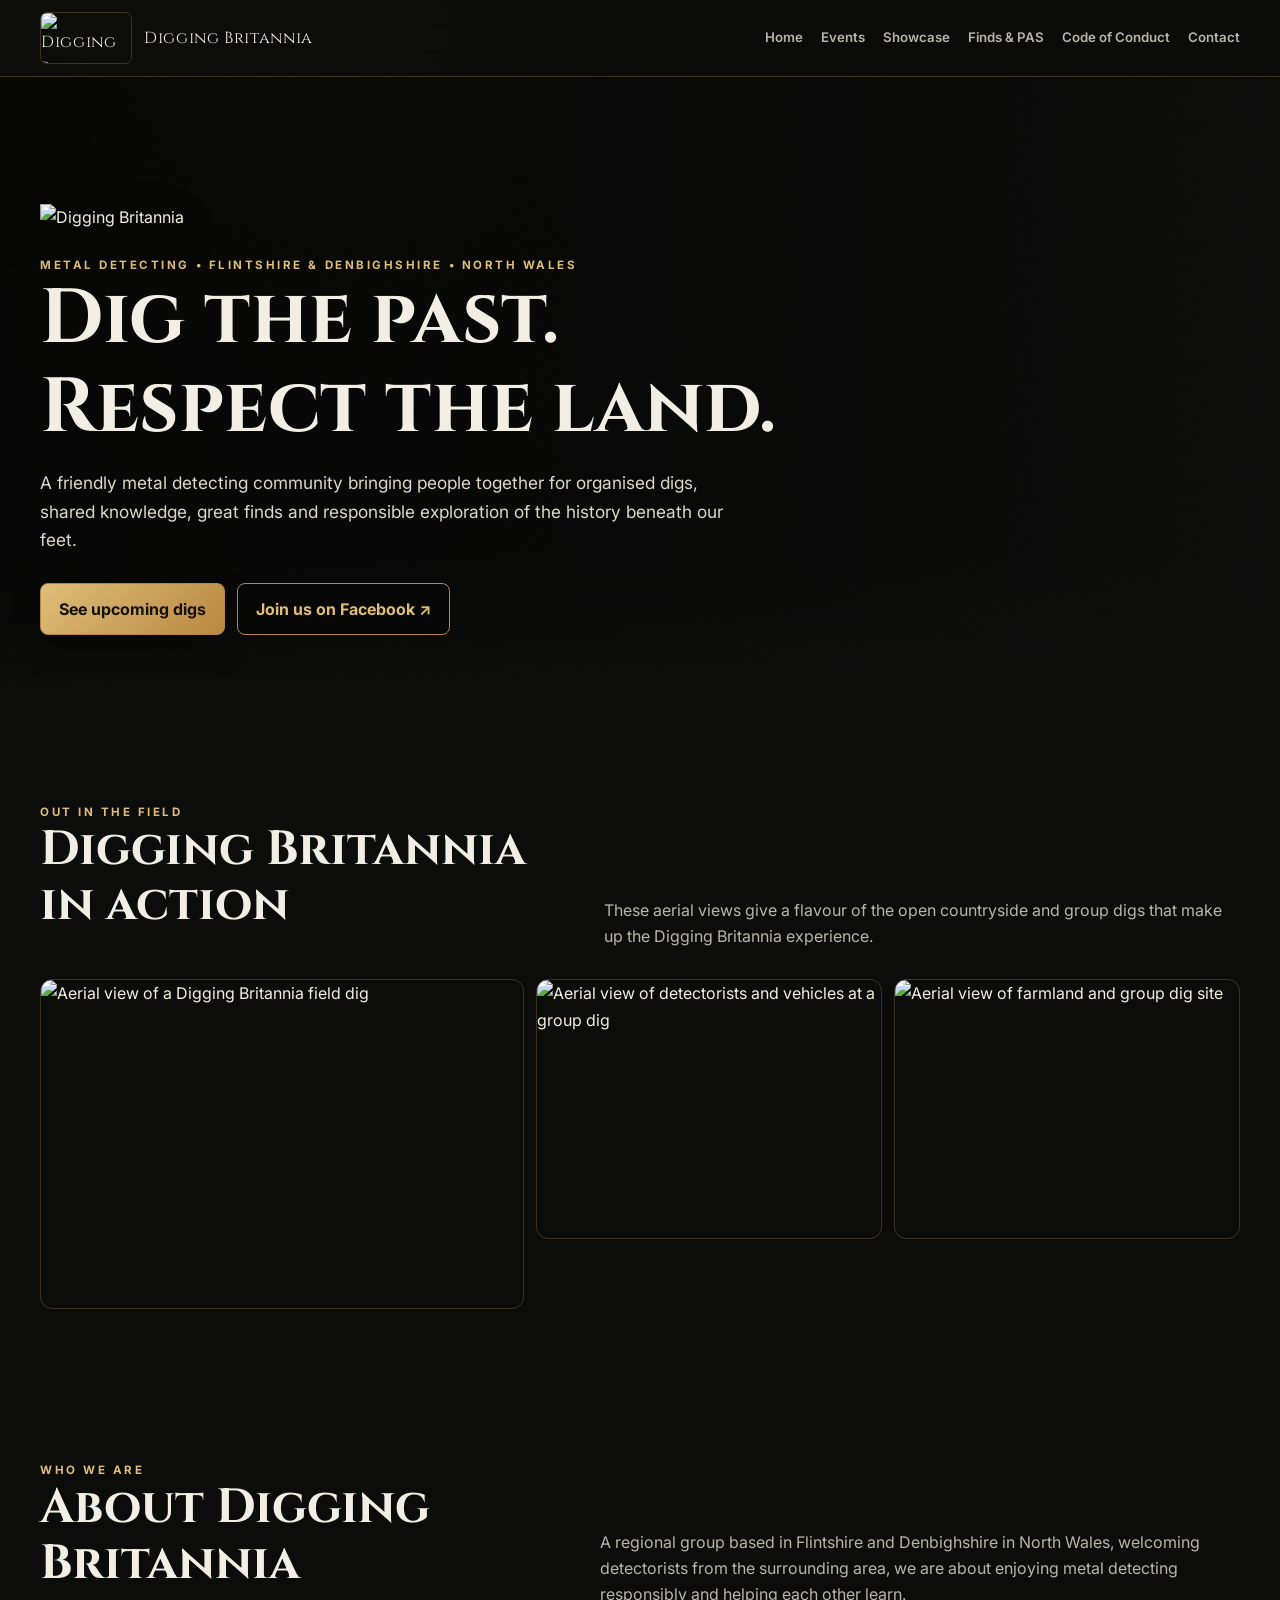
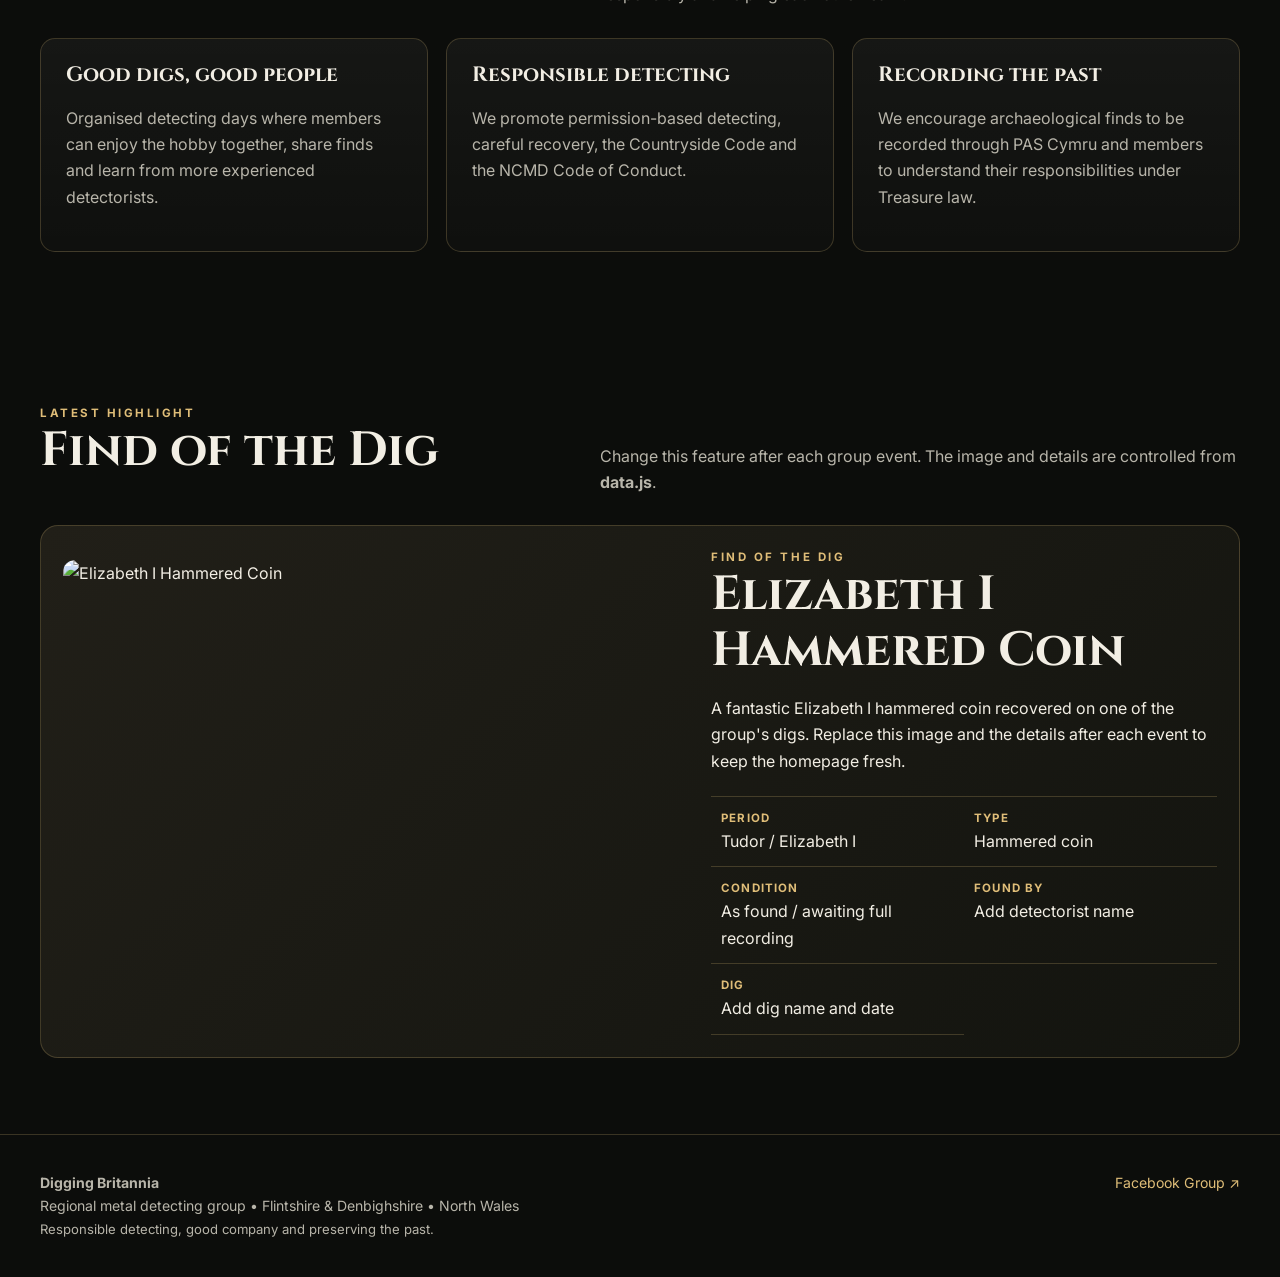
==== index.html @ e22ce74d "Add files via upload" ====
<!doctype html><html lang="en"><head><meta charset="utf-8"><meta name="viewport" content="width=device-width,initial-scale=1">
<title>Home | Digging Britannia</title><link rel="stylesheet" href="styles.css"></head><body><header><div class="container nav">
<a class="brand" href="index.html"><img src="assets/digging-britannia-logo.png" alt="Digging Britannia logo"><span>Digging Britannia</span></a>
<nav>
<a href="index.html">Home</a><a href="events.html">Events</a><a href="showcase.html">Showcase</a><a href="finds.html">Finds & PAS</a><a href="code-of-conduct.html">Code of Conduct</a><a href="contact.html">Contact</a>
</nav></div></header><main><section class="hero"><div class="container">
<img class="logo-hero" src="assets/digging-britannia-logo.png" alt="Digging Britannia">
<div class="eyebrow">Metal detecting • Flintshire & Denbighshire • North Wales</div>
<h1>Dig the past.<br>Respect the land.</h1>
<p>A friendly metal detecting community bringing people together for organised digs, shared knowledge, great finds and responsible exploration of the history beneath our feet.</p>
<div class="actions"><a class="btn" href="events.html">See upcoming digs</a><a class="btn secondary" href="https://www.facebook.com/groups/933958159268600" target="_blank" rel="noopener">Join us on Facebook ↗</a></div>
</div></section>

<section><div class="container"><div class="section-head"><div><div class="eyebrow">Out in the field</div><h2>Digging Britannia in action</h2></div><p>These aerial views give a flavour of the open countryside and group digs that make up the Digging Britannia experience.</p></div>
<div class="photo-strip"><img src="assets/drone-dig-1.png" alt="Aerial view of a Digging Britannia field dig"><img src="assets/drone-dig-2.png" alt="Aerial view of detectorists and vehicles at a group dig"><img src="assets/drone-dig-3.png" alt="Aerial view of farmland and group dig site"></div></div></section>

<section><div class="container"><div class="section-head"><div><div class="eyebrow">Who we are</div><h2>About Digging Britannia</h2></div><p>A regional group based in Flintshire and Denbighshire in North Wales, welcoming detectorists from the surrounding area, we are about enjoying metal detecting responsibly and helping each other learn.</p></div>
<div class="grid"><article class="card"><h3>Good digs, good people</h3><p>Organised detecting days where members can enjoy the hobby together, share finds and learn from more experienced detectorists.</p></article>
<article class="card"><h3>Responsible detecting</h3><p>We promote permission-based detecting, careful recovery, the Countryside Code and the NCMD Code of Conduct.</p></article>
<article class="card"><h3>Recording the past</h3><p>We encourage archaeological finds to be recorded through PAS Cymru and members to understand their responsibilities under Treasure law.</p></article></div></div></section>

<section><div class="container"><div class="section-head"><div><div class="eyebrow">Latest highlight</div><h2>Find of the Dig</h2></div><p>Change this feature after each group event. The image and details are controlled from <strong>data.js</strong>.</p></div>
<div class="featured"><img id="featured-image" src="assets/find-of-the-dig.png" alt=""><div><div class="eyebrow" id="featured-subtitle"></div><h2 id="featured-title"></h2><p id="featured-description"></p><div class="meta" id="featured-meta"></div></div></div></div></section></main><footer><div class="container footer-grid">
<div><strong>Digging Britannia</strong><br>Regional metal detecting group • Flintshire & Denbighshire • North Wales<br><span class="small">Responsible detecting, good company and preserving the past.</span></div>
<div><a href="https://www.facebook.com/groups/933958159268600" target="_blank" rel="noopener">Facebook Group ↗</a></div>
</div></footer><script src="data.js"></script><script src="app.js"></script></body></html>
---- styles.css ----
@import url('https://fonts.googleapis.com/css2?family=Cinzel:wght@600;700&family=Inter:wght@400;500;600;700&display=swap');
:root{--bg:#0c0d0b;--bg2:#141510;--panel:#191b16;--text:#f2eee4;--muted:#b8b5aa;--bronze:#b88842;--gold:#dfbd78;--line:rgba(223,189,120,.22);--max:1200px}
*{box-sizing:border-box}html{scroll-behavior:smooth}
body{margin:0;background:radial-gradient(circle at 10% 0%,rgba(184,136,66,.12),transparent 30rem),var(--bg);color:var(--text);font-family:Inter,system-ui,sans-serif;line-height:1.65}
body:after{content:"";position:fixed;inset:0;pointer-events:none;opacity:.035;background-image:url("data:image/svg+xml,%3Csvg width='120' height='120' xmlns='http://www.w3.org/2000/svg'%3E%3Cfilter id='n'%3E%3CfeTurbulence type='fractalNoise' baseFrequency='.9' numOctaves='2' stitchTiles='stitch'/%3E%3C/filter%3E%3Crect width='100%25' height='100%25' filter='url(%23n)' opacity='.5'/%3E%3C/svg%3E")}
a{color:var(--gold);text-decoration:none}a:hover{text-decoration:underline}.container{width:min(calc(100% - 40px),var(--max));margin:auto}
header{position:sticky;top:0;z-index:50;background:rgba(12,13,11,.90);backdrop-filter:blur(15px);border-bottom:1px solid var(--line)}
.nav{min-height:76px;display:flex;align-items:center;justify-content:space-between;gap:25px}.brand{display:flex;align-items:center;gap:12px;color:var(--text);font-family:Cinzel,serif;font-size:1rem;letter-spacing:.04em}.brand img{height:52px;width:92px;object-fit:cover;object-position:center;border-radius:7px;border:1px solid var(--line)}nav{display:flex;gap:18px;flex-wrap:wrap;justify-content:flex-end}nav a{font-size:.83rem;color:var(--muted);font-weight:600}nav a:hover,nav a.active{color:var(--text);text-decoration:none}
.btn{display:inline-flex;align-items:center;justify-content:center;gap:8px;border:1px solid var(--bronze);padding:12px 18px;border-radius:8px;color:#15120d;background:linear-gradient(135deg,var(--gold),var(--bronze));font-weight:700;box-shadow:0 12px 30px rgba(0,0,0,.25)}.btn:hover{text-decoration:none;filter:brightness(1.08)}.btn.secondary{background:rgba(0,0,0,.25);color:var(--gold);box-shadow:none}
.hero{min-height:650px;display:flex;align-items:end;padding:110px 0 75px;position:relative;overflow:hidden;background:linear-gradient(90deg,rgba(5,6,5,.94) 0%,rgba(5,6,5,.70) 42%,rgba(5,6,5,.15) 100%),url("assets/drone-dig-1.png") center/cover}
.hero:after{content:"";position:absolute;inset:auto 0 0;height:180px;background:linear-gradient(transparent,var(--bg));pointer-events:none}.hero>*{position:relative;z-index:2}
.logo-hero{width:min(430px,80vw);max-height:180px;object-fit:contain;object-position:left center;margin-bottom:26px;filter:drop-shadow(0 15px 25px rgba(0,0,0,.4))}
.eyebrow{text-transform:uppercase;letter-spacing:.22em;color:var(--gold);font-size:.72rem;font-weight:700}h1,h2,h3{font-family:Cinzel,serif;line-height:1.15;margin:0 0 17px}h1{font-size:clamp(2.6rem,6vw,5.2rem);max-width:850px}h2{font-size:clamp(1.8rem,4vw,3rem)}h3{font-size:1.3rem}.hero p{max-width:710px;color:#ddd8ca;font-size:1.08rem}.actions{display:flex;gap:12px;flex-wrap:wrap;margin-top:28px}
section{padding:76px 0}.section-head{display:flex;justify-content:space-between;align-items:end;gap:30px;margin-bottom:30px}.section-head p{max-width:640px;color:var(--muted);margin:0}
.grid{display:grid;grid-template-columns:repeat(3,1fr);gap:18px}.grid.two{grid-template-columns:repeat(2,1fr)}.card{background:linear-gradient(180deg,rgba(255,255,255,.045),rgba(255,255,255,.015));border:1px solid var(--line);border-radius:15px;padding:25px}.card p{color:var(--muted)}
.featured{display:grid;grid-template-columns:1.1fr .9fr;gap:30px;align-items:center;background:linear-gradient(135deg,#211f18,#13140f);border:1px solid var(--line);border-radius:18px;padding:22px}.featured img{width:100%;aspect-ratio:4/3;object-fit:cover;border-radius:12px;display:block}
.meta{display:grid;grid-template-columns:1fr 1fr;border-top:1px solid var(--line);margin-top:22px}.meta div{padding:12px 10px;border-bottom:1px solid var(--line)}.meta strong{display:block;color:var(--gold);font-size:.72rem;text-transform:uppercase;letter-spacing:.1em}
.photo-strip{display:grid;grid-template-columns:1.4fr 1fr 1fr;gap:12px}.photo-strip img{width:100%;height:260px;object-fit:cover;border-radius:12px;border:1px solid var(--line)}.photo-strip img:first-child{height:330px}
.page-hero{padding:72px 0 35px;border-bottom:1px solid var(--line)}.page-hero p{color:var(--muted);max-width:760px}.notice{border-left:3px solid var(--bronze);background:rgba(184,136,66,.08);padding:18px 20px;border-radius:0 10px 10px 0;margin:20px 0}
.list{display:grid;gap:12px;padding:0;list-style:none}.list li{padding:15px 16px;background:rgba(255,255,255,.025);border:1px solid var(--line);border-radius:10px}
.event{display:grid;grid-template-columns:150px 1fr;gap:20px}.event-date{color:var(--gold);font-weight:700;text-transform:uppercase;letter-spacing:.08em}.gallery{display:grid;grid-template-columns:repeat(2,1fr);gap:10px;margin-top:20px}.gallery img{width:100%;aspect-ratio:1.45;object-fit:cover;border-radius:9px;border:1px solid var(--line)}
form{display:grid;gap:14px}label{font-weight:600;font-size:.9rem}input,textarea{width:100%;background:#10110f;color:var(--text);border:1px solid var(--line);border-radius:8px;padding:13px;font:inherit}textarea{min-height:160px;resize:vertical}
footer{border-top:1px solid var(--line);padding:36px 0;color:var(--muted);font-size:.88rem}.footer-grid{display:grid;grid-template-columns:1fr auto;gap:30px}.small{font-size:.82rem;color:var(--muted)}.tag{display:inline-block;padding:5px 9px;border:1px solid var(--line);border-radius:99px;color:var(--gold);font-size:.75rem;margin:0 5px 5px 0}
@media(max-width:850px){nav{display:none}.hero{min-height:590px}.featured,.grid,.grid.two{grid-template-columns:1fr}.photo-strip{grid-template-columns:1fr 1fr}.photo-strip img,.photo-strip img:first-child{height:230px}.event{grid-template-columns:1fr}section{padding:55px 0}}
@media(max-width:520px){.container{width:min(calc(100% - 28px),var(--max))}.brand img{width:76px;height:45px}.meta{grid-template-columns:1fr}.footer-grid{grid-template-columns:1fr}.photo-strip{grid-template-columns:1fr}.photo-strip img,.photo-strip img:first-child{height:240px}}
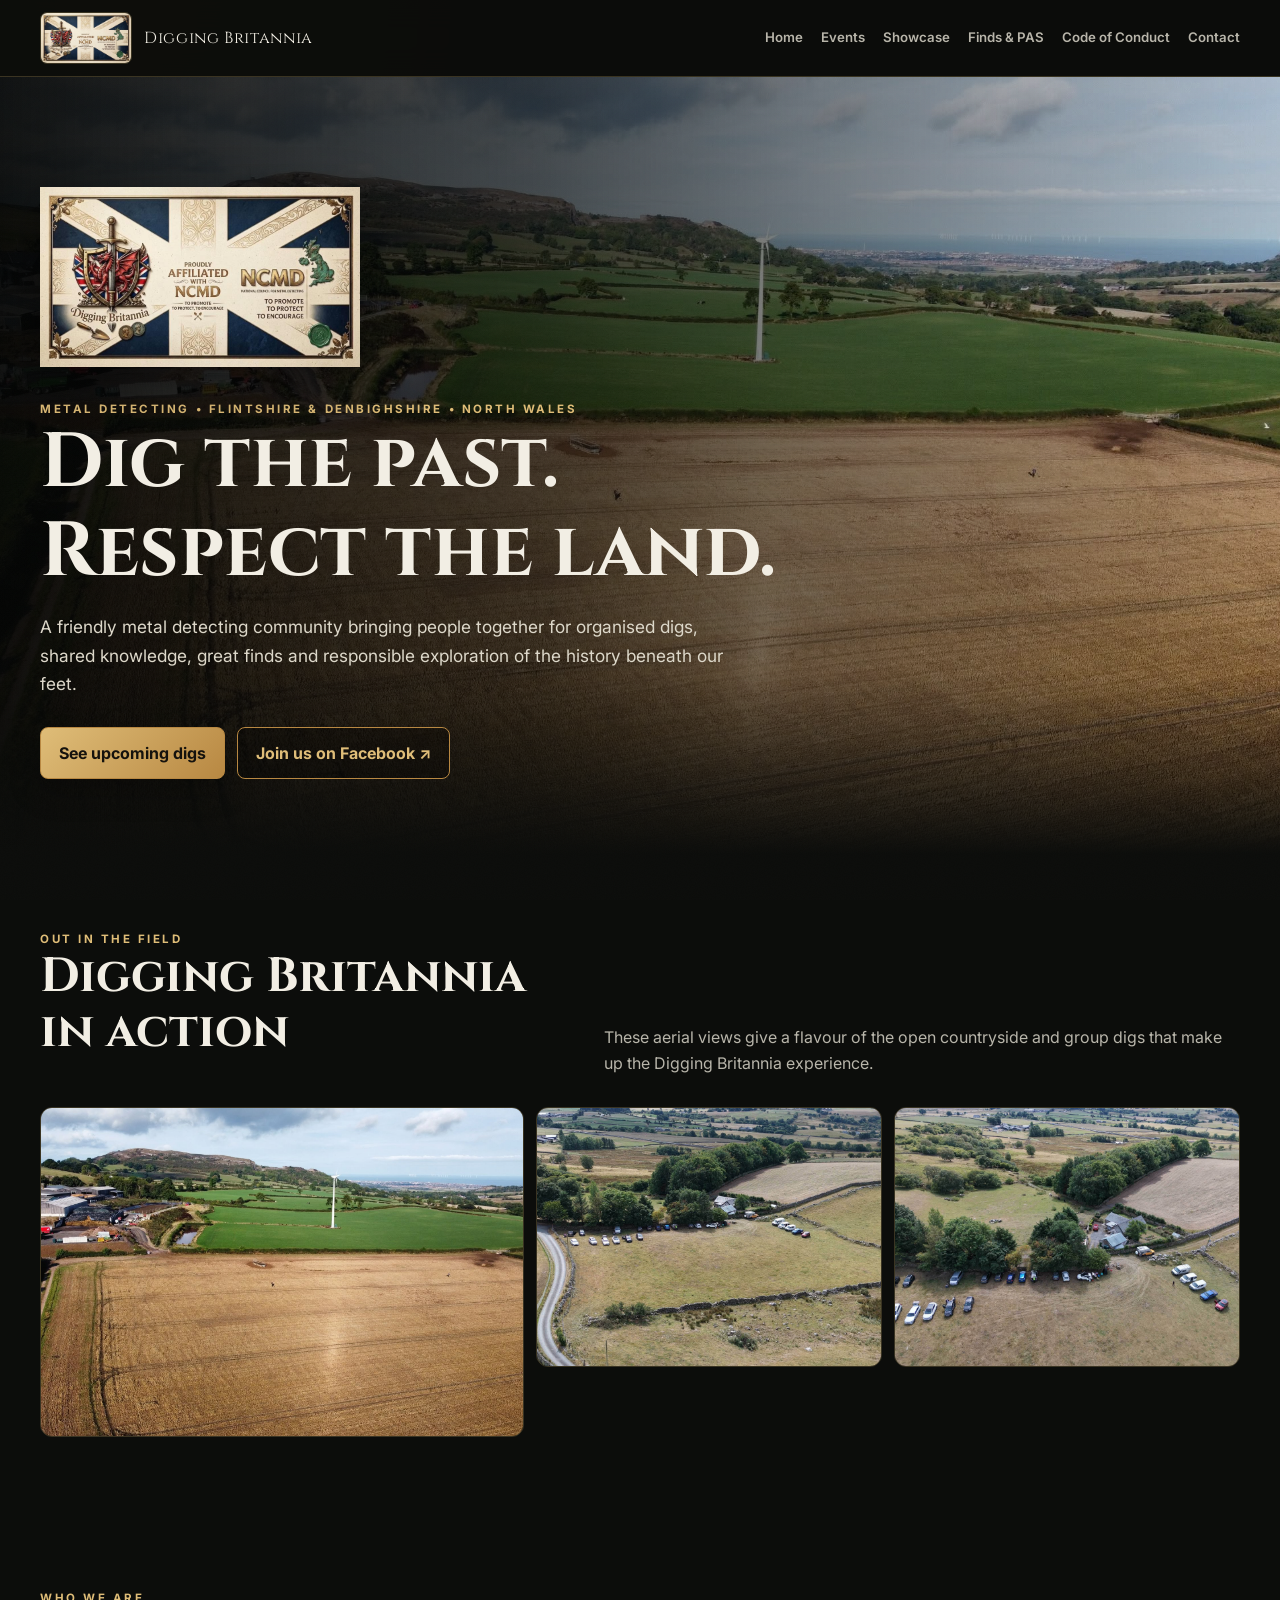
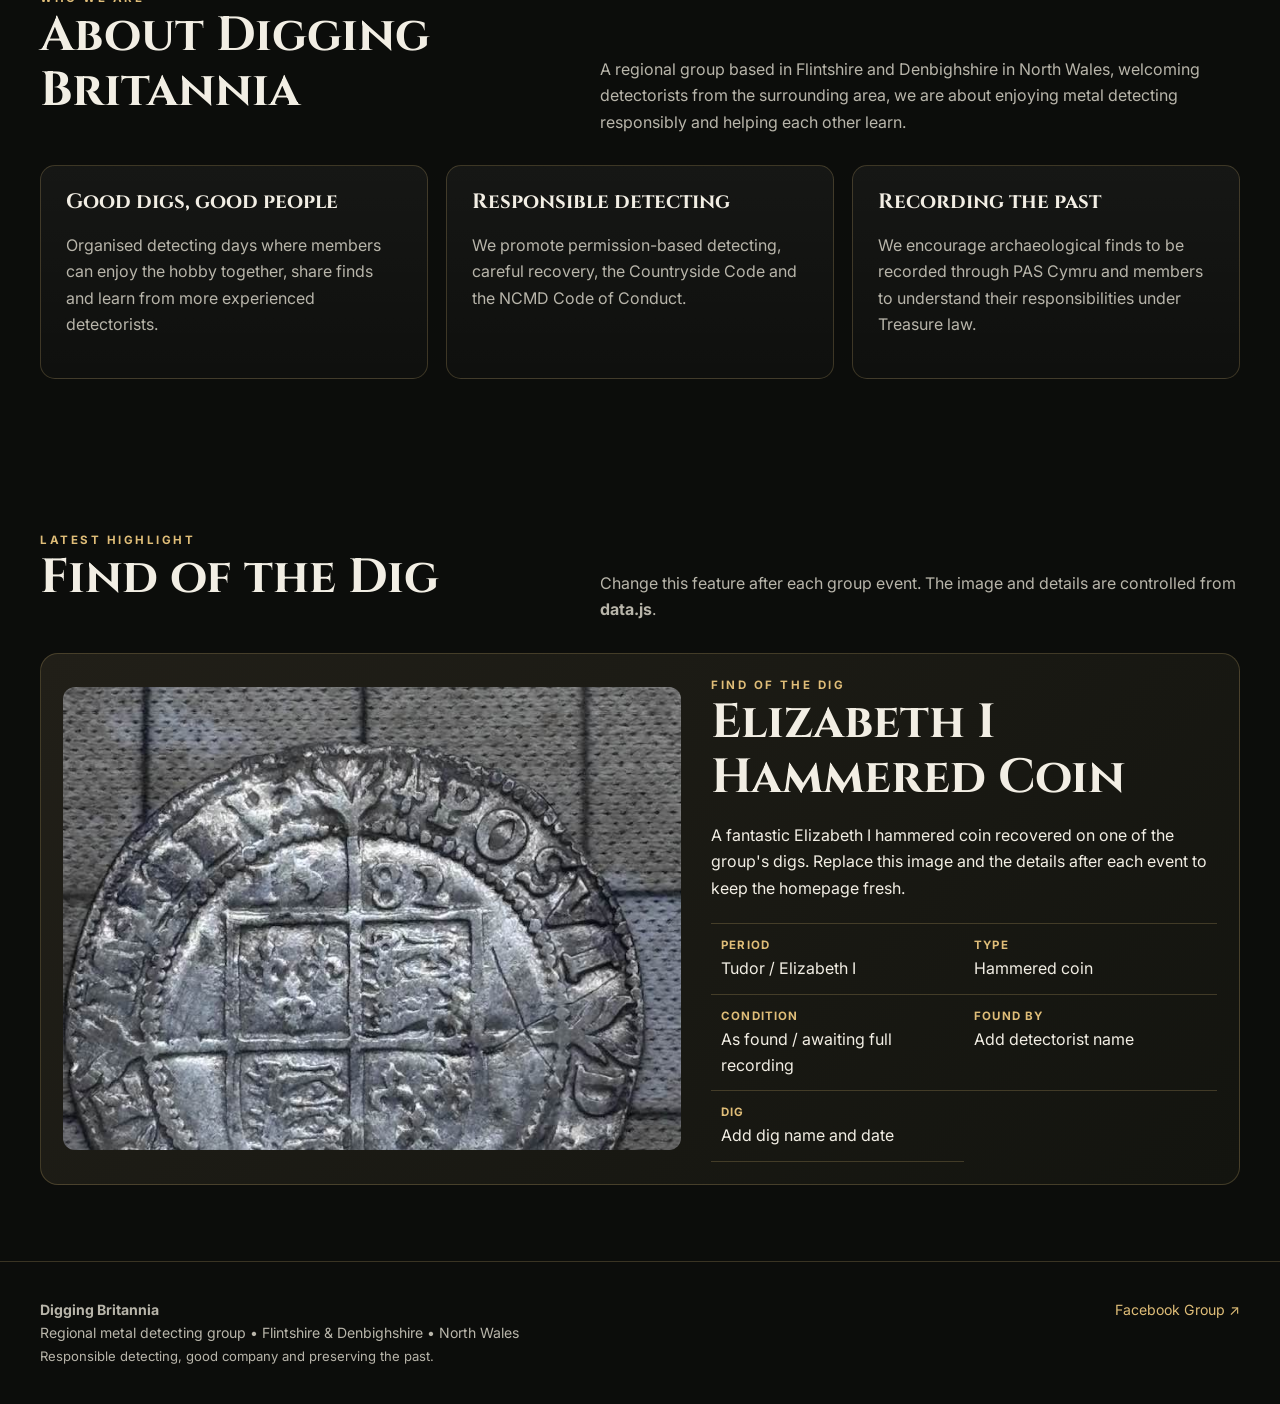
==== commit 1926973b: "Add files via upload" ====
--- a/index.html
+++ b/index.html
@@ -1,7 +1,8 @@
 <!doctype html><html lang="en"><head><meta charset="utf-8"><meta name="viewport" content="width=device-width,initial-scale=1">
 <title>Home | Digging Britannia</title><link rel="stylesheet" href="styles.css"></head><body><header><div class="container nav">
 <a class="brand" href="index.html"><img src="assets/digging-britannia-logo.png" alt="Digging Britannia logo"><span>Digging Britannia</span></a>
-<nav>
+<button class="menu-toggle" type="button" aria-label="Open navigation" aria-expanded="false" aria-controls="site-navigation"><span></span><span></span><span></span></button>
+<nav id="site-navigation">
 <a href="index.html">Home</a><a href="events.html">Events</a><a href="showcase.html">Showcase</a><a href="finds.html">Finds & PAS</a><a href="code-of-conduct.html">Code of Conduct</a><a href="contact.html">Contact</a>
 </nav></div></header><main><section class="hero"><div class="container">
 <img class="logo-hero" src="assets/digging-britannia-logo.png" alt="Digging Britannia">
--- a/styles.css
+++ b/styles.css
@@ -21,5 +21,28 @@
 .event{display:grid;grid-template-columns:150px 1fr;gap:20px}.event-date{color:var(--gold);font-weight:700;text-transform:uppercase;letter-spacing:.08em}.gallery{display:grid;grid-template-columns:repeat(2,1fr);gap:10px;margin-top:20px}.gallery img{width:100%;aspect-ratio:1.45;object-fit:cover;border-radius:9px;border:1px solid var(--line)}
 form{display:grid;gap:14px}label{font-weight:600;font-size:.9rem}input,textarea{width:100%;background:#10110f;color:var(--text);border:1px solid var(--line);border-radius:8px;padding:13px;font:inherit}textarea{min-height:160px;resize:vertical}
 footer{border-top:1px solid var(--line);padding:36px 0;color:var(--muted);font-size:.88rem}.footer-grid{display:grid;grid-template-columns:1fr auto;gap:30px}.small{font-size:.82rem;color:var(--muted)}.tag{display:inline-block;padding:5px 9px;border:1px solid var(--line);border-radius:99px;color:var(--gold);font-size:.75rem;margin:0 5px 5px 0}
-@media(max-width:850px){nav{display:none}.hero{min-height:590px}.featured,.grid,.grid.two{grid-template-columns:1fr}.photo-strip{grid-template-columns:1fr 1fr}.photo-strip img,.photo-strip img:first-child{height:230px}.event{grid-template-columns:1fr}section{padding:55px 0}}
+@media(max-width:850px){.hero{min-height:590px}.featured,.grid,.grid.two{grid-template-columns:1fr}.photo-strip{grid-template-columns:1fr 1fr}.photo-strip img,.photo-strip img:first-child{height:230px}.event{grid-template-columns:1fr}section{padding:55px 0}}
 @media(max-width:520px){.container{width:min(calc(100% - 28px),var(--max))}.brand img{width:76px;height:45px}.meta{grid-template-columns:1fr}.footer-grid{grid-template-columns:1fr}.photo-strip{grid-template-columns:1fr}.photo-strip img,.photo-strip img:first-child{height:240px}}
+
+/* Mobile navigation and improved small-screen spacing */
+.menu-toggle{display:none;border:1px solid var(--line);background:rgba(0,0,0,.28);color:var(--gold);width:46px;height:42px;border-radius:8px;padding:9px;cursor:pointer;align-items:center;justify-content:center;flex-direction:column;gap:5px}
+.menu-toggle span{display:block;width:22px;height:2px;background:var(--gold);border-radius:2px;transition:transform .2s ease,opacity .2s ease}
+@media(max-width:850px){
+  .nav{position:relative;min-height:68px}
+  .menu-toggle{display:flex;margin-left:auto}
+  header nav{display:none;position:absolute;left:0;right:0;top:100%;padding:10px 14px 14px;background:rgba(12,13,11,.98);border:1px solid var(--line);border-top:0;border-radius:0 0 12px 12px;box-shadow:0 18px 35px rgba(0,0,0,.35);flex-direction:column;gap:3px;z-index:60}
+  header nav.open{display:flex}
+  header nav a{padding:11px 10px;border-radius:7px;font-size:.9rem}
+  header nav a:hover,header nav a.active{background:rgba(184,136,66,.10)}
+  .section-head{display:block;margin-bottom:24px}
+  .section-head > div{margin-bottom:13px}
+  .section-head p{max-width:680px;margin:0}
+}
+@media(max-width:520px){
+  .brand{gap:9px;font-size:.9rem}
+  .brand img{width:72px;height:43px}
+  section{padding:48px 0}
+  .section-head{margin-bottom:22px}
+  .section-head h2{margin-bottom:10px}
+  .section-head p{font-size:.94rem;line-height:1.6}
+}
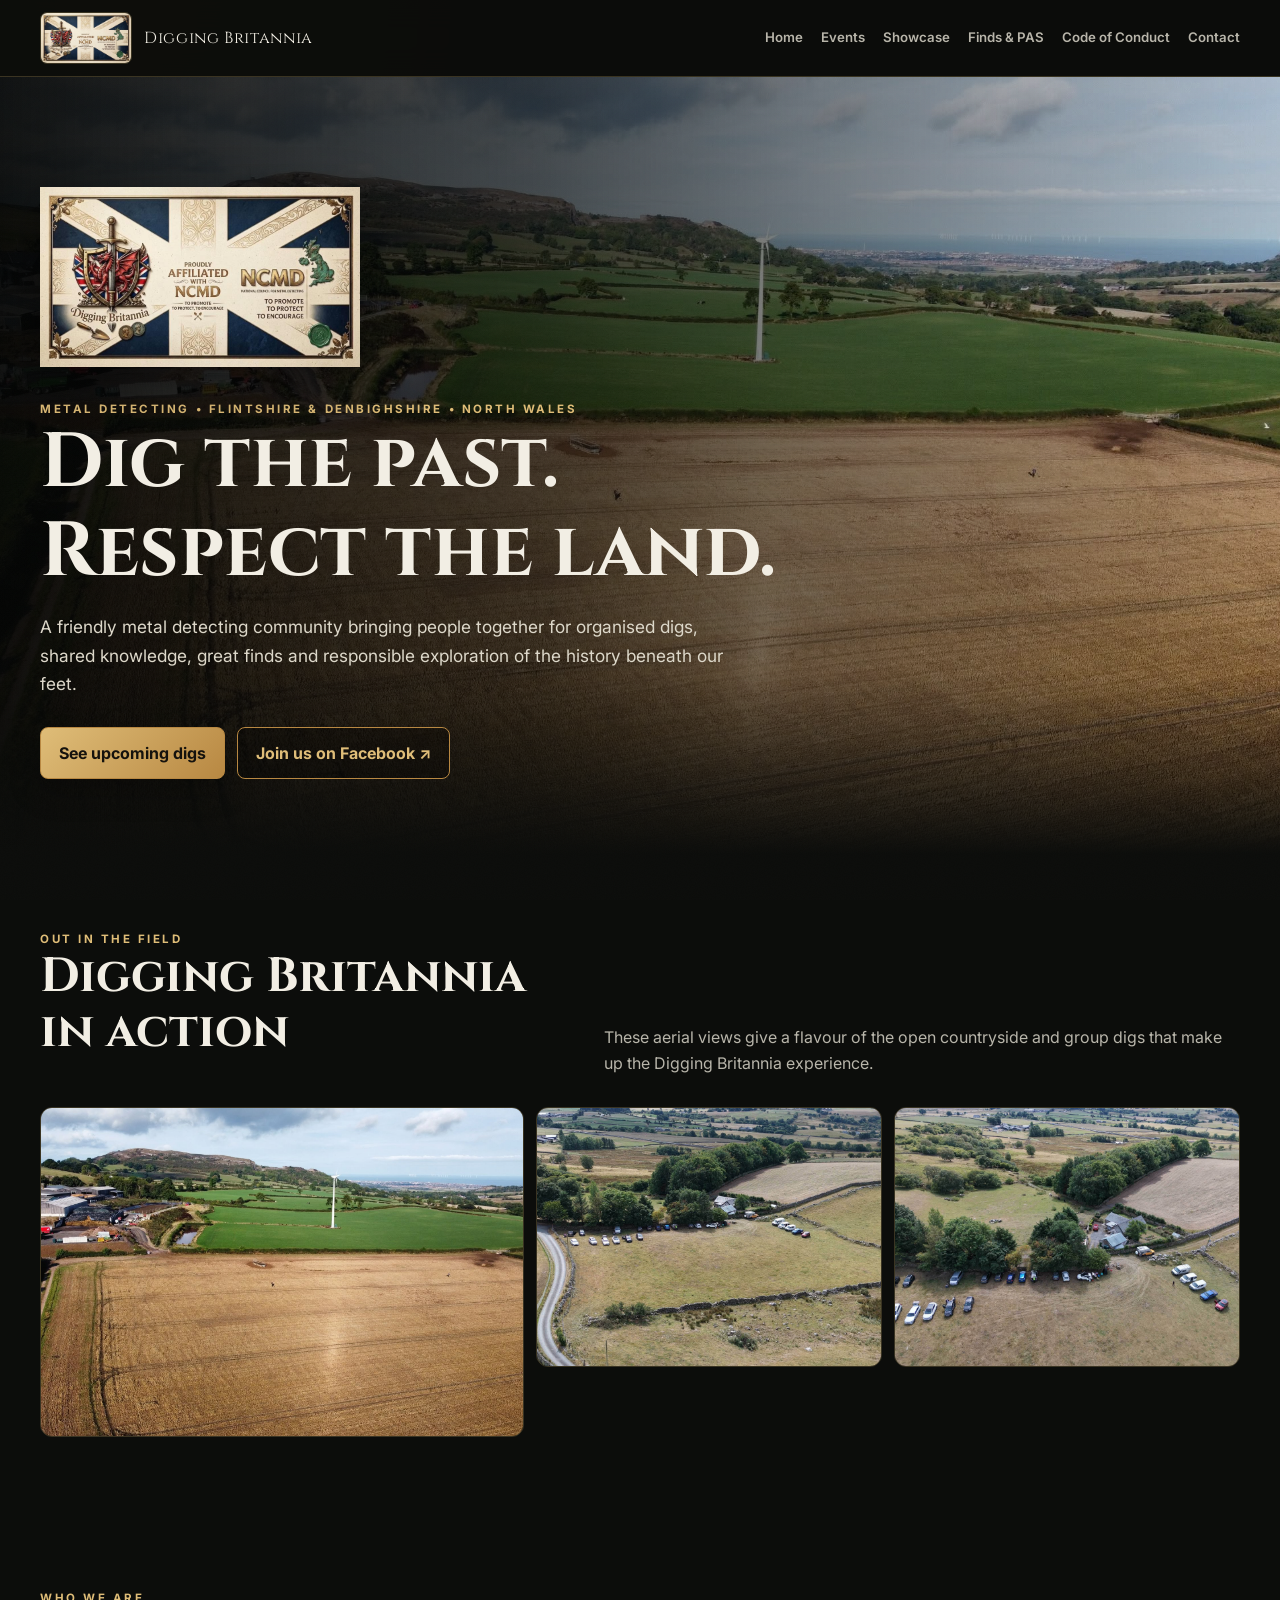
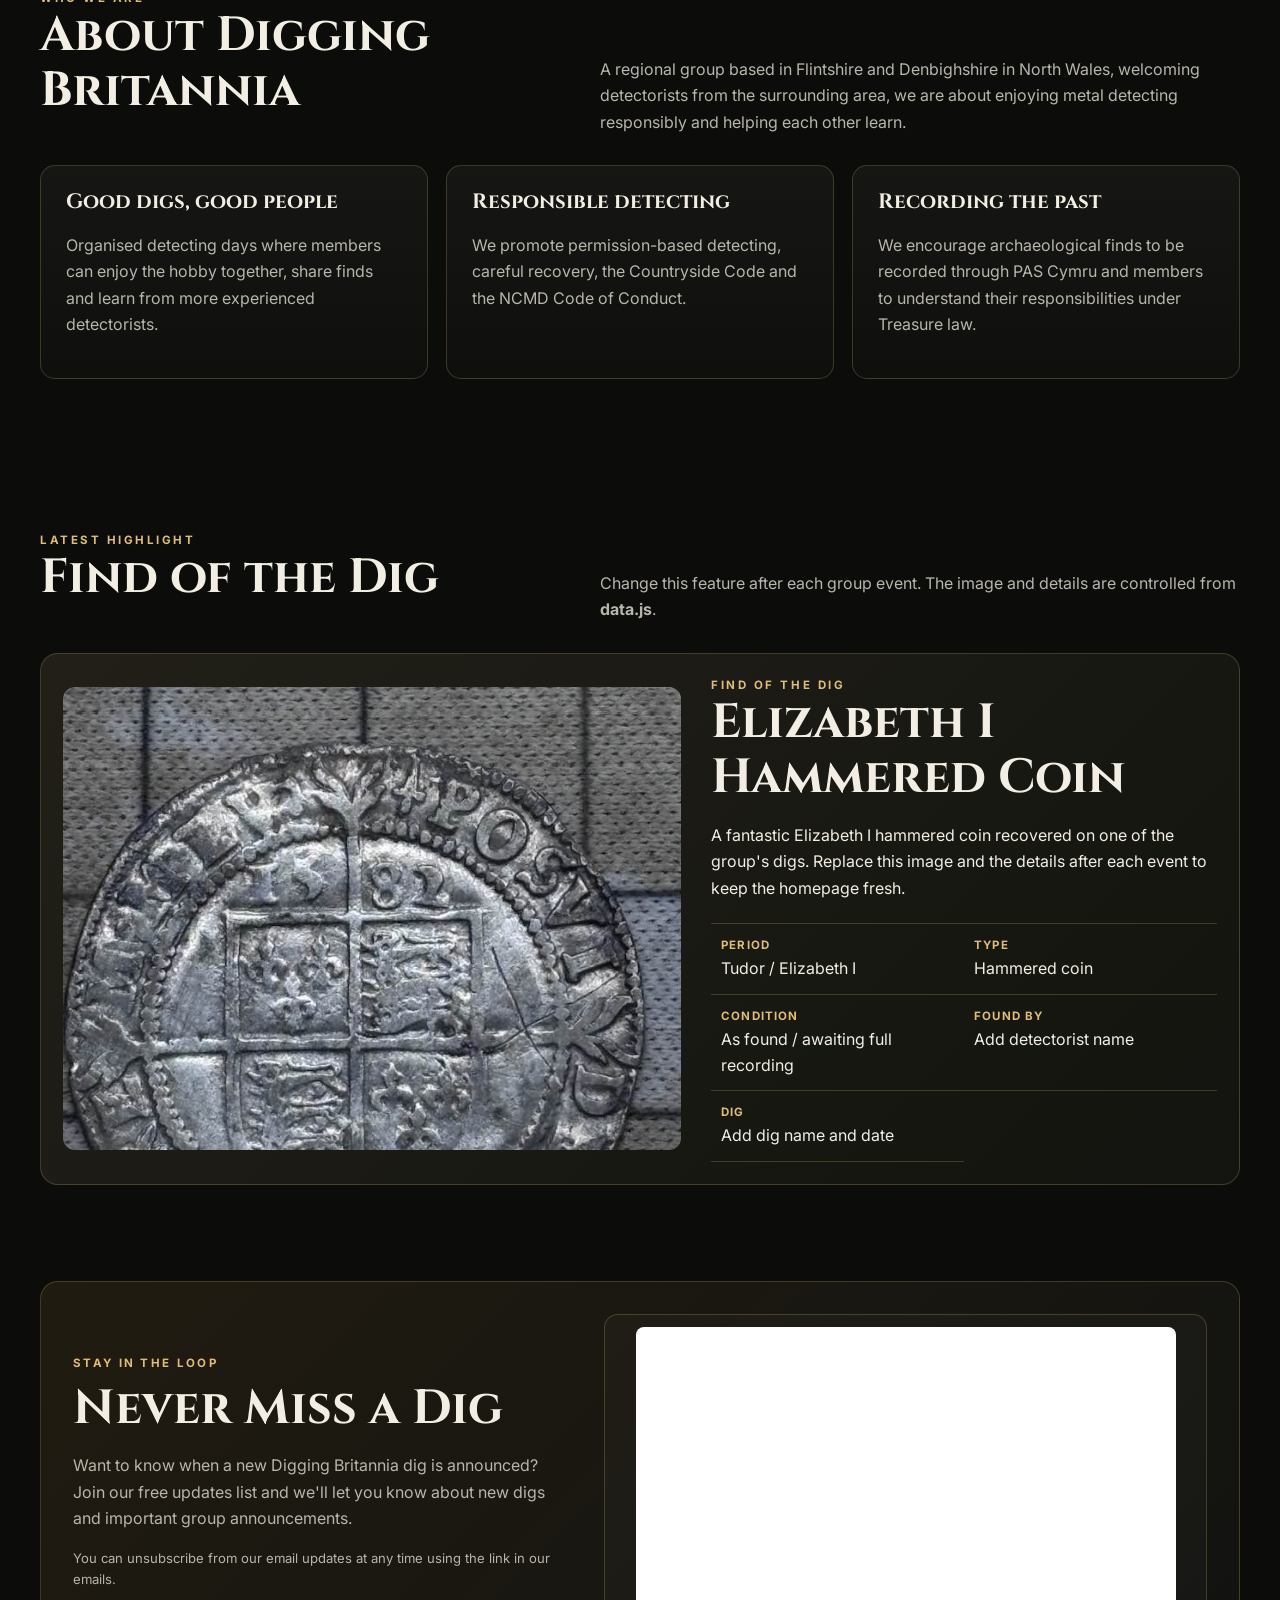
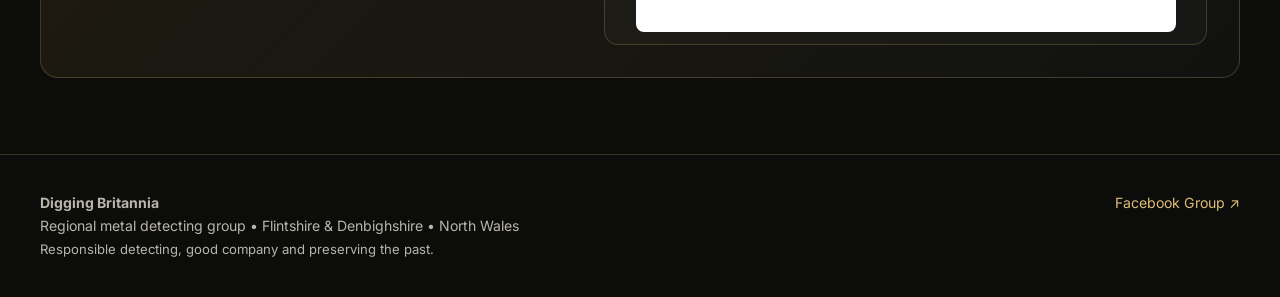
==== commit d30d2d91: "Add files via upload" ====
--- a/index.html
+++ b/index.html
@@ -21,7 +21,10 @@
 <article class="card"><h3>Recording the past</h3><p>We encourage archaeological finds to be recorded through PAS Cymru and members to understand their responsibilities under Treasure law.</p></article></div></div></section>
 
 <section><div class="container"><div class="section-head"><div><div class="eyebrow">Latest highlight</div><h2>Find of the Dig</h2></div><p>Change this feature after each group event. The image and details are controlled from <strong>data.js</strong>.</p></div>
-<div class="featured"><img id="featured-image" src="assets/find-of-the-dig.png" alt=""><div><div class="eyebrow" id="featured-subtitle"></div><h2 id="featured-title"></h2><p id="featured-description"></p><div class="meta" id="featured-meta"></div></div></div></div></section></main><footer><div class="container footer-grid">
+<div class="featured"><img id="featured-image" src="assets/find-of-the-dig.png" alt=""><div><div class="eyebrow" id="featured-subtitle"></div><h2 id="featured-title"></h2><p id="featured-description"></p><div class="meta" id="featured-meta"></div></div></div></div></section>
+
+<section class="signup-section"><div class="container"><div class="signup-card reveal"><div class="signup-copy"><div class="section-kicker">Stay in the loop</div><h2>Never Miss a Dig</h2><p>Want to know when a new Digging Britannia dig is announced? Join our free updates list and we'll let you know about new digs and important group announcements.</p><p class="signup-note">You can unsubscribe from our email updates at any time using the link in our emails.</p></div><div class="brevo-form-wrap"><iframe width="540" height="305" src="https://45d98b5d.sibforms.com/v2/serve/[base64]" frameborder="0" scrolling="auto" allowfullscreen title="Digging Britannia email signup form"></iframe></div></div></div></section>
+</main><footer><div class="container footer-grid">
 <div><strong>Digging Britannia</strong><br>Regional metal detecting group • Flintshire & Denbighshire • North Wales<br><span class="small">Responsible detecting, good company and preserving the past.</span></div>
 <div><a href="https://www.facebook.com/groups/933958159268600" target="_blank" rel="noopener">Facebook Group ↗</a></div>
 </div></footer><script src="data.js"></script><script src="app.js"></script></body></html>
--- a/styles.css
+++ b/styles.css
@@ -46,3 +46,32 @@
   .section-head h2{margin-bottom:10px}
   .section-head p{font-size:.94rem;line-height:1.6}
 }
+
+/* Showcase polish */
+body{opacity:0;transform:translateY(4px);transition:opacity .55s ease,transform .55s ease}
+body.page-ready{opacity:1;transform:none}
+.showcase-hero{min-height:310px;display:flex;align-items:end;padding:78px 0 48px;position:relative;overflow:hidden;background:linear-gradient(90deg,rgba(5,6,5,.92),rgba(5,6,5,.55)),url("assets/drone-dig-1.png") center/cover}
+.showcase-hero:after{content:"";position:absolute;inset:auto 0 0;height:110px;background:linear-gradient(transparent,var(--bg));pointer-events:none}.showcase-hero>*{position:relative;z-index:2}
+.showcase-hero h1{text-transform:uppercase;letter-spacing:.04em;margin-top:7px}.showcase-hero p{margin:0;color:#ddd8ca;max-width:700px}
+.section-kicker{color:var(--gold);font-size:.72rem;text-transform:uppercase;letter-spacing:.2em;font-weight:700;margin-bottom:8px}.top-finds-section{background:linear-gradient(180deg,rgba(184,136,66,.035),transparent 50%)}
+.top-finds-grid{display:grid;grid-template-columns:repeat(5,1fr);gap:16px}
+.top-find-card{overflow:hidden;background:linear-gradient(180deg,rgba(255,255,255,.05),rgba(255,255,255,.015));border:1px solid var(--line);border-radius:13px;transition:transform .25s ease,border-color .25s ease,box-shadow .25s ease}.top-find-card:hover{transform:translateY(-5px);border-color:rgba(223,189,120,.5);box-shadow:0 18px 40px rgba(0,0,0,.25)}
+.top-find-image-wrap{overflow:hidden;background:#0a0b09;aspect-ratio:4/4.5}.top-find-image-wrap img{width:100%;height:100%;object-fit:cover;display:block;transition:transform .45s ease,filter .45s ease}.top-find-card:hover .top-find-image-wrap img{transform:scale(1.045);filter:saturate(1.06)}
+.top-find-content{padding:17px 17px 18px}.top-find-content h3{font-size:1.05rem;margin-bottom:8px}.top-find-content p{font-size:.88rem;line-height:1.55;margin:0 0 15px;color:var(--muted)}.found-by{display:flex;align-items:center;gap:8px;border-top:1px solid var(--line);padding-top:12px;color:var(--muted);font-size:.78rem}.found-by strong{color:var(--text);font-weight:600}.found-icon{font-size:.58rem;color:var(--gold)}
+.group-finds-section{border-top:1px solid rgba(223,189,120,.08)}.group-finds-section .card{height:100%}.did-you-know{position:relative;overflow:hidden;padding:64px 0;background:linear-gradient(90deg,rgba(8,9,7,.95),rgba(8,9,7,.72)),url("assets/drone-dig-2.png") center/cover;border-top:1px solid var(--line);border-bottom:1px solid var(--line)}.did-you-know-inner{display:grid;grid-template-columns:auto 1fr auto;align-items:center;gap:25px}.did-you-know-icon{width:58px;height:58px;border:1px solid var(--gold);border-radius:50%;display:grid;place-items:center;color:var(--gold);font-size:1.5rem}.did-you-know h2{margin-bottom:8px}.did-you-know p{max-width:760px;color:#ddd8ca;margin:0}.history-mark{font-family:Cinzel,serif;color:var(--gold);font-size:1.35rem;line-height:1.25;text-align:right;transform:rotate(-4deg);white-space:nowrap}.history-mark em{font-size:1.05rem}
+.reveal{opacity:0;transform:translateY(20px);transition:opacity .7s ease,transform .7s ease}.reveal.visible{opacity:1;transform:none}.top-finds-grid .reveal:nth-child(2){transition-delay:.06s}.top-finds-grid .reveal:nth-child(3){transition-delay:.12s}.top-finds-grid .reveal:nth-child(4){transition-delay:.18s}.top-finds-grid .reveal:nth-child(5){transition-delay:.24s}
+@media(max-width:1050px){.top-finds-grid{grid-template-columns:repeat(3,1fr)}.top-find-card:last-child{grid-column:2}.did-you-know-inner{grid-template-columns:auto 1fr}.history-mark{grid-column:2;text-align:left;margin-top:4px}}
+@media(max-width:700px){.top-finds-grid{grid-template-columns:1fr 1fr}.top-find-card:last-child{grid-column:auto}.did-you-know-inner{grid-template-columns:1fr}.history-mark{grid-column:auto;text-align:left}.showcase-hero{min-height:300px;padding:65px 0 42px}}
+@media(max-width:520px){.top-finds-grid{grid-template-columns:1fr}.top-find-image-wrap{aspect-ratio:1.15}.top-find-content{padding:16px}.did-you-know{padding:52px 0}.history-mark{font-size:1.15rem}}
+@media(prefers-reduced-motion:reduce){html{scroll-behavior:auto}body{opacity:1;transform:none;transition:none}.reveal{opacity:1;transform:none;transition:none}.top-find-card,.top-find-image-wrap img{transition:none}}
+
+/* Never Miss a Dig signup */
+.signup-section{padding-top:20px}.signup-card{display:grid;grid-template-columns:.9fr 1.1fr;gap:38px;align-items:center;background:linear-gradient(135deg,rgba(184,136,66,.12),rgba(255,255,255,.025));border:1px solid var(--line);border-radius:18px;padding:32px}.signup-copy h2{margin-bottom:10px}.signup-copy p{color:var(--muted);max-width:560px}.signup-note{font-size:.82rem}.signup-form{gap:16px}.signup-fields{display:grid;grid-template-columns:1fr 1fr;gap:14px}.signup-fields>div:first-child{grid-column:1 / -1}.signup-fields label{display:block;margin-bottom:6px}.signup-fields label span{color:var(--muted);font-weight:400;font-size:.82rem}.signup-options{display:grid;gap:10px;padding:14px 0 2px;border-top:1px solid var(--line);border-bottom:1px solid var(--line)}.check{display:flex;align-items:flex-start;gap:10px;color:var(--muted);font-size:.88rem;font-weight:500}.check input{width:auto;margin-top:4px;accent-color:var(--gold)}.signup-form .btn{justify-self:start;border:1px solid var(--bronze);cursor:pointer}.form-disclaimer{margin:0;color:var(--muted);font-size:.72rem;line-height:1.5}.signup-form input:focus{outline:2px solid rgba(223,189,120,.22);outline-offset:1px}
+@media(max-width:850px){.signup-card{grid-template-columns:1fr;gap:25px;padding:26px}.signup-section{padding-top:10px}}
+@media(max-width:520px){.signup-fields{grid-template-columns:1fr}.signup-fields>div:first-child{grid-column:auto}.signup-card{padding:21px}.signup-form .btn{width:100%}}
+@media(prefers-reduced-motion:reduce){.signup-form input:focus{outline:none}}
+
+/* Brevo embedded signup form */
+.brevo-form-wrap{width:100%;min-width:0;display:flex;justify-content:center;align-items:center;background:rgba(255,255,255,.025);border:1px solid var(--line);border-radius:14px;padding:12px;overflow:hidden}
+.brevo-form-wrap iframe{display:block;width:100%;max-width:540px;height:305px;border:0;border-radius:8px;background:#fff}
+@media(max-width:520px){.brevo-form-wrap{padding:6px}.brevo-form-wrap iframe{height:315px}}
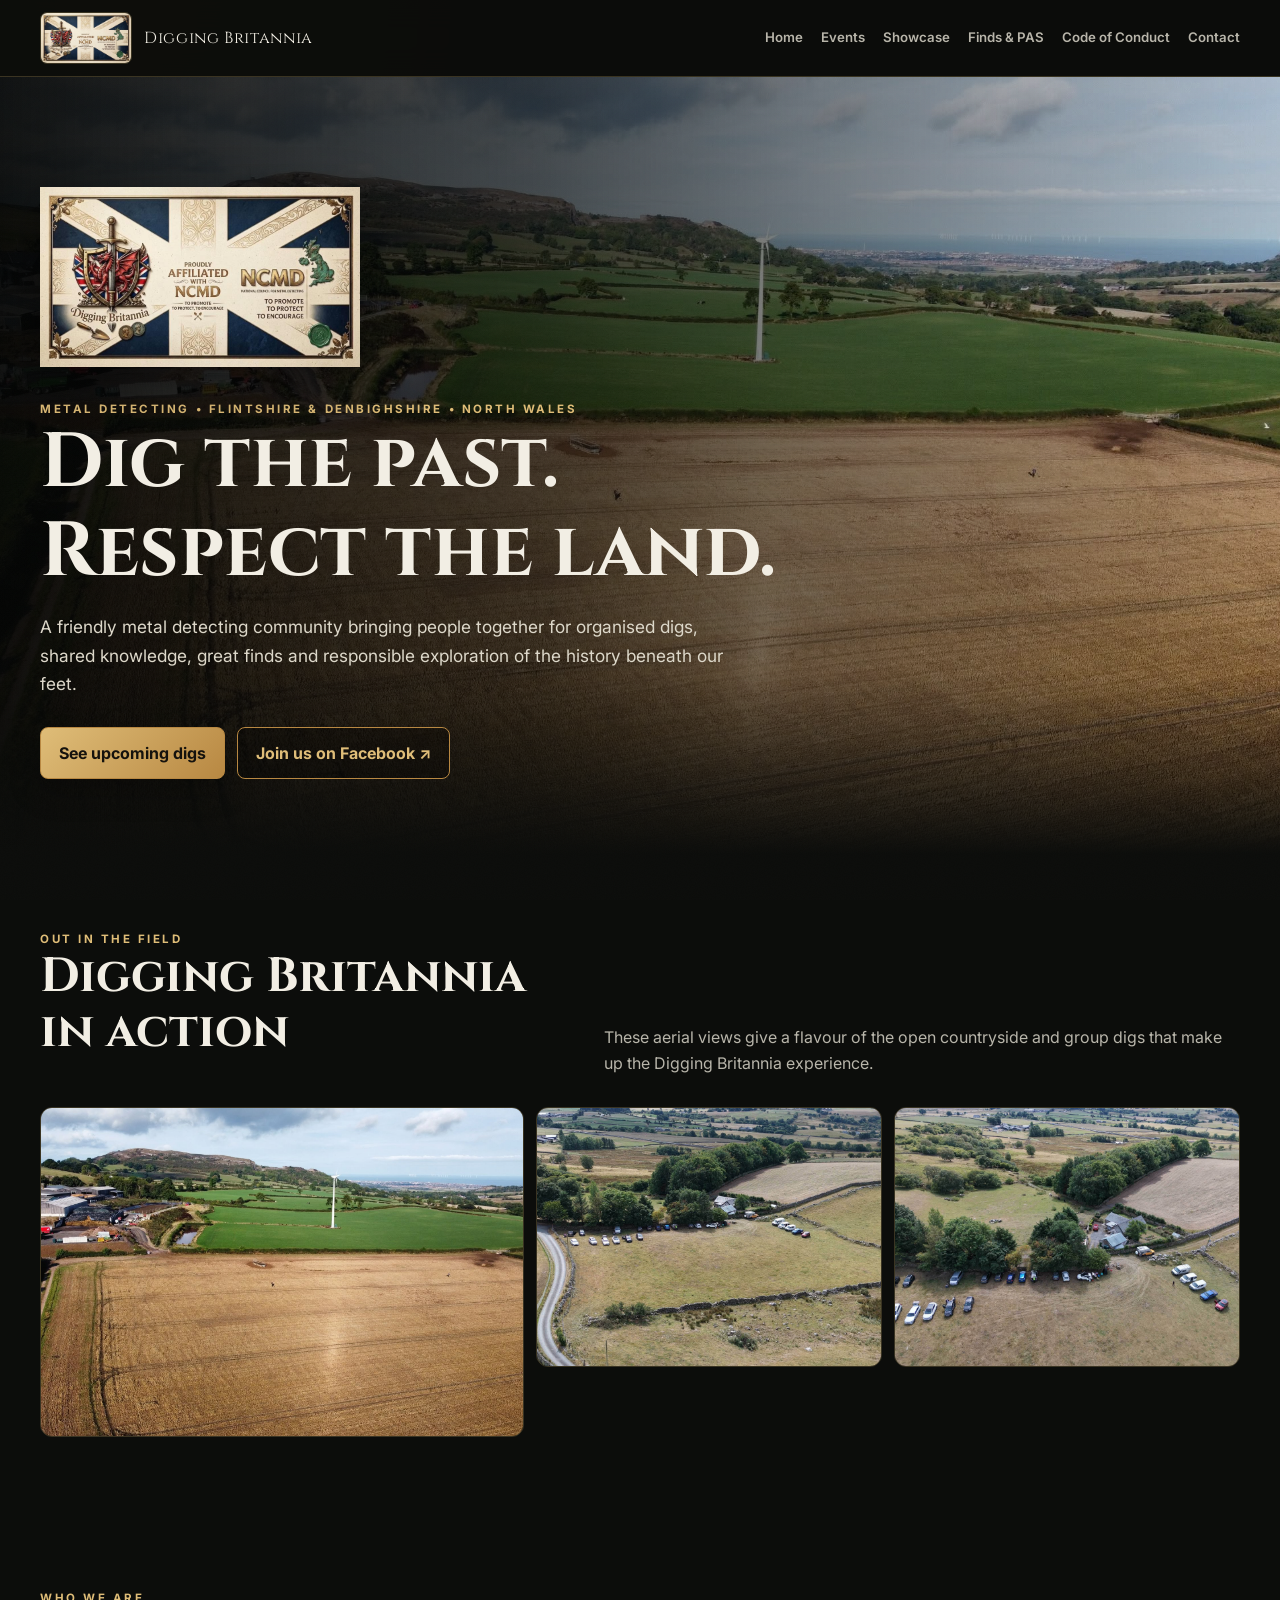
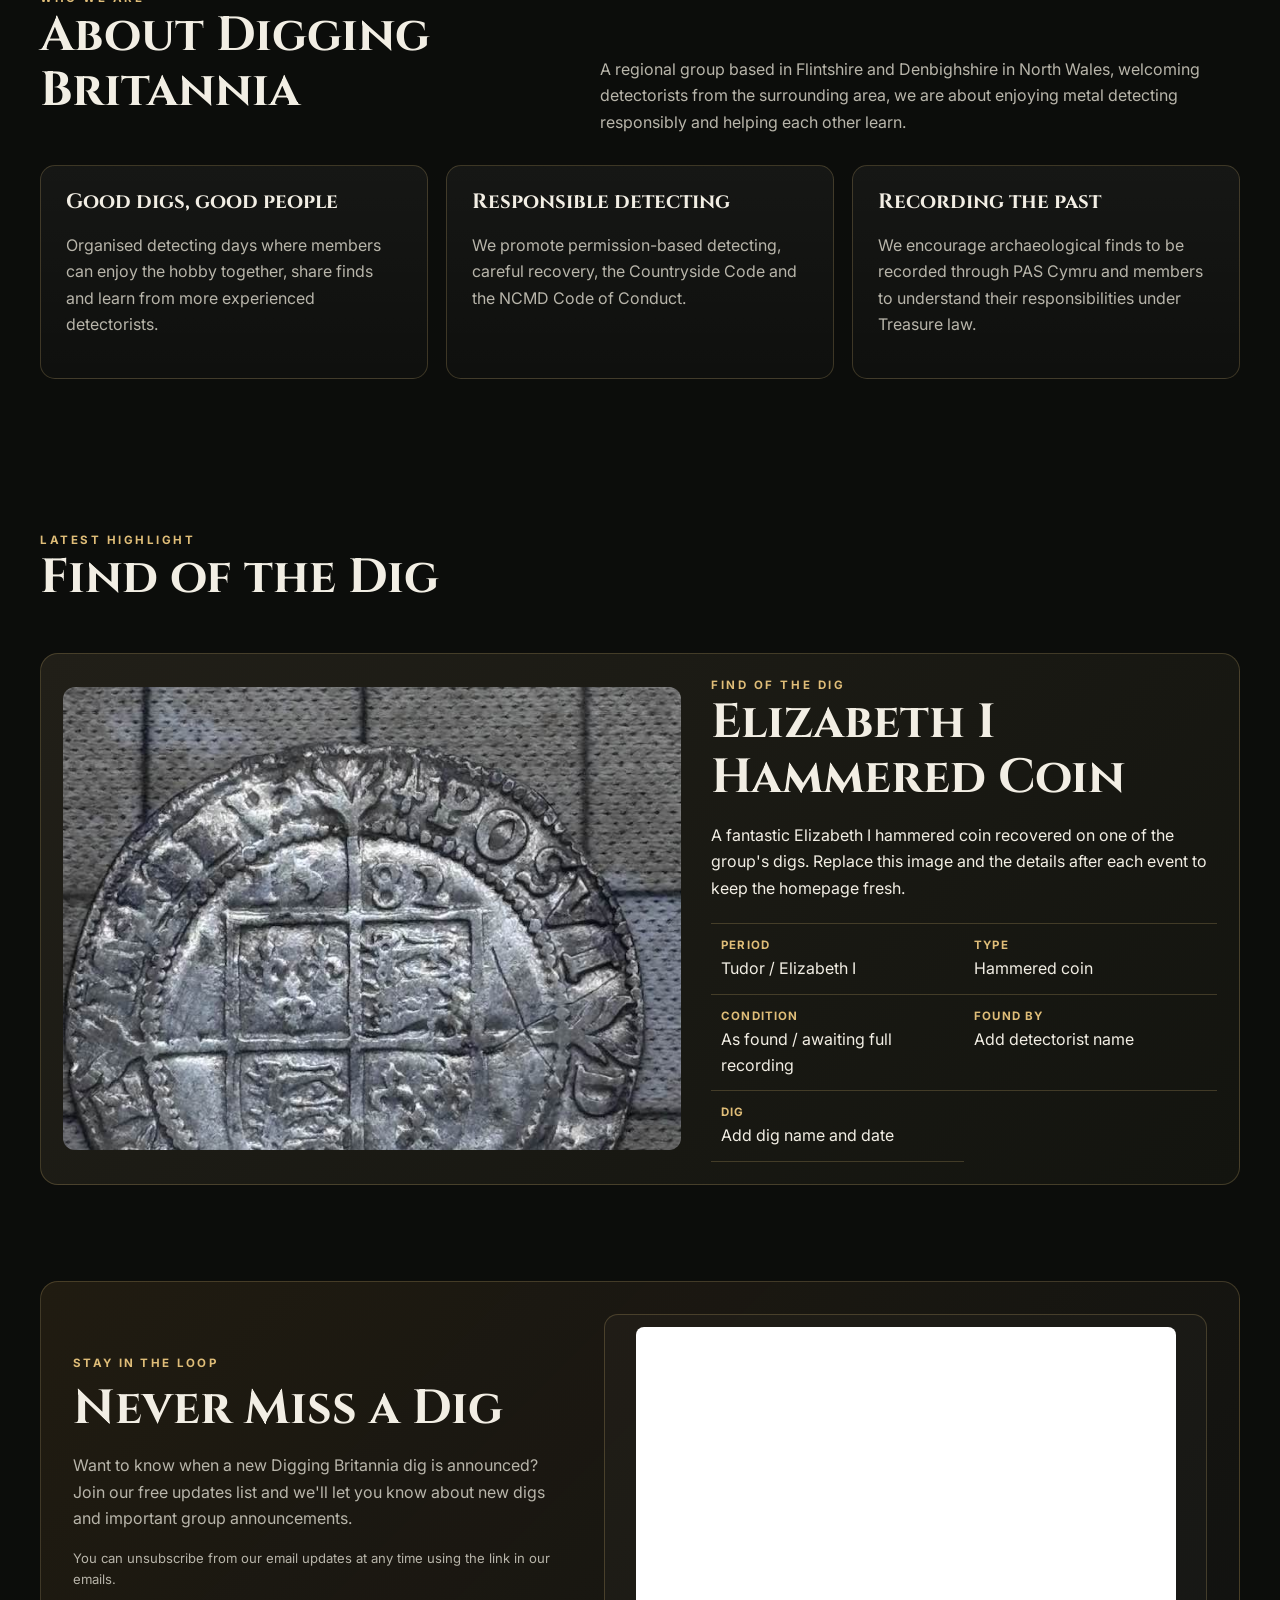
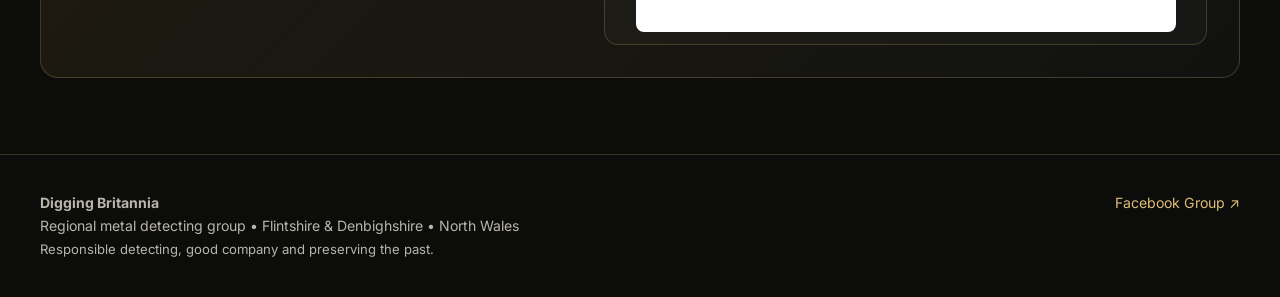
==== commit 4c08d535: "Update index.html" ====
--- a/index.html
+++ b/index.html
@@ -20,11 +20,11 @@
 <article class="card"><h3>Responsible detecting</h3><p>We promote permission-based detecting, careful recovery, the Countryside Code and the NCMD Code of Conduct.</p></article>
 <article class="card"><h3>Recording the past</h3><p>We encourage archaeological finds to be recorded through PAS Cymru and members to understand their responsibilities under Treasure law.</p></article></div></div></section>
 
-<section><div class="container"><div class="section-head"><div><div class="eyebrow">Latest highlight</div><h2>Find of the Dig</h2></div><p>Change this feature after each group event. The image and details are controlled from <strong>data.js</strong>.</p></div>
+<section><div class="container"><div class="section-head"><div><div class="eyebrow">Latest highlight</div><h2>Find of the Dig</h2></div></div>
 <div class="featured"><img id="featured-image" src="assets/find-of-the-dig.png" alt=""><div><div class="eyebrow" id="featured-subtitle"></div><h2 id="featured-title"></h2><p id="featured-description"></p><div class="meta" id="featured-meta"></div></div></div></div></section>
 
 <section class="signup-section"><div class="container"><div class="signup-card reveal"><div class="signup-copy"><div class="section-kicker">Stay in the loop</div><h2>Never Miss a Dig</h2><p>Want to know when a new Digging Britannia dig is announced? Join our free updates list and we'll let you know about new digs and important group announcements.</p><p class="signup-note">You can unsubscribe from our email updates at any time using the link in our emails.</p></div><div class="brevo-form-wrap"><iframe width="540" height="305" src="https://45d98b5d.sibforms.com/v2/serve/[base64]" frameborder="0" scrolling="auto" allowfullscreen title="Digging Britannia email signup form"></iframe></div></div></div></section>
 </main><footer><div class="container footer-grid">
 <div><strong>Digging Britannia</strong><br>Regional metal detecting group • Flintshire & Denbighshire • North Wales<br><span class="small">Responsible detecting, good company and preserving the past.</span></div>
 <div><a href="https://www.facebook.com/groups/933958159268600" target="_blank" rel="noopener">Facebook Group ↗</a></div>
-</div></footer><script src="data.js"></script><script src="app.js"></script></body></html>+</div></footer><script src="data.js"></script><script src="app.js"></script></body></html>
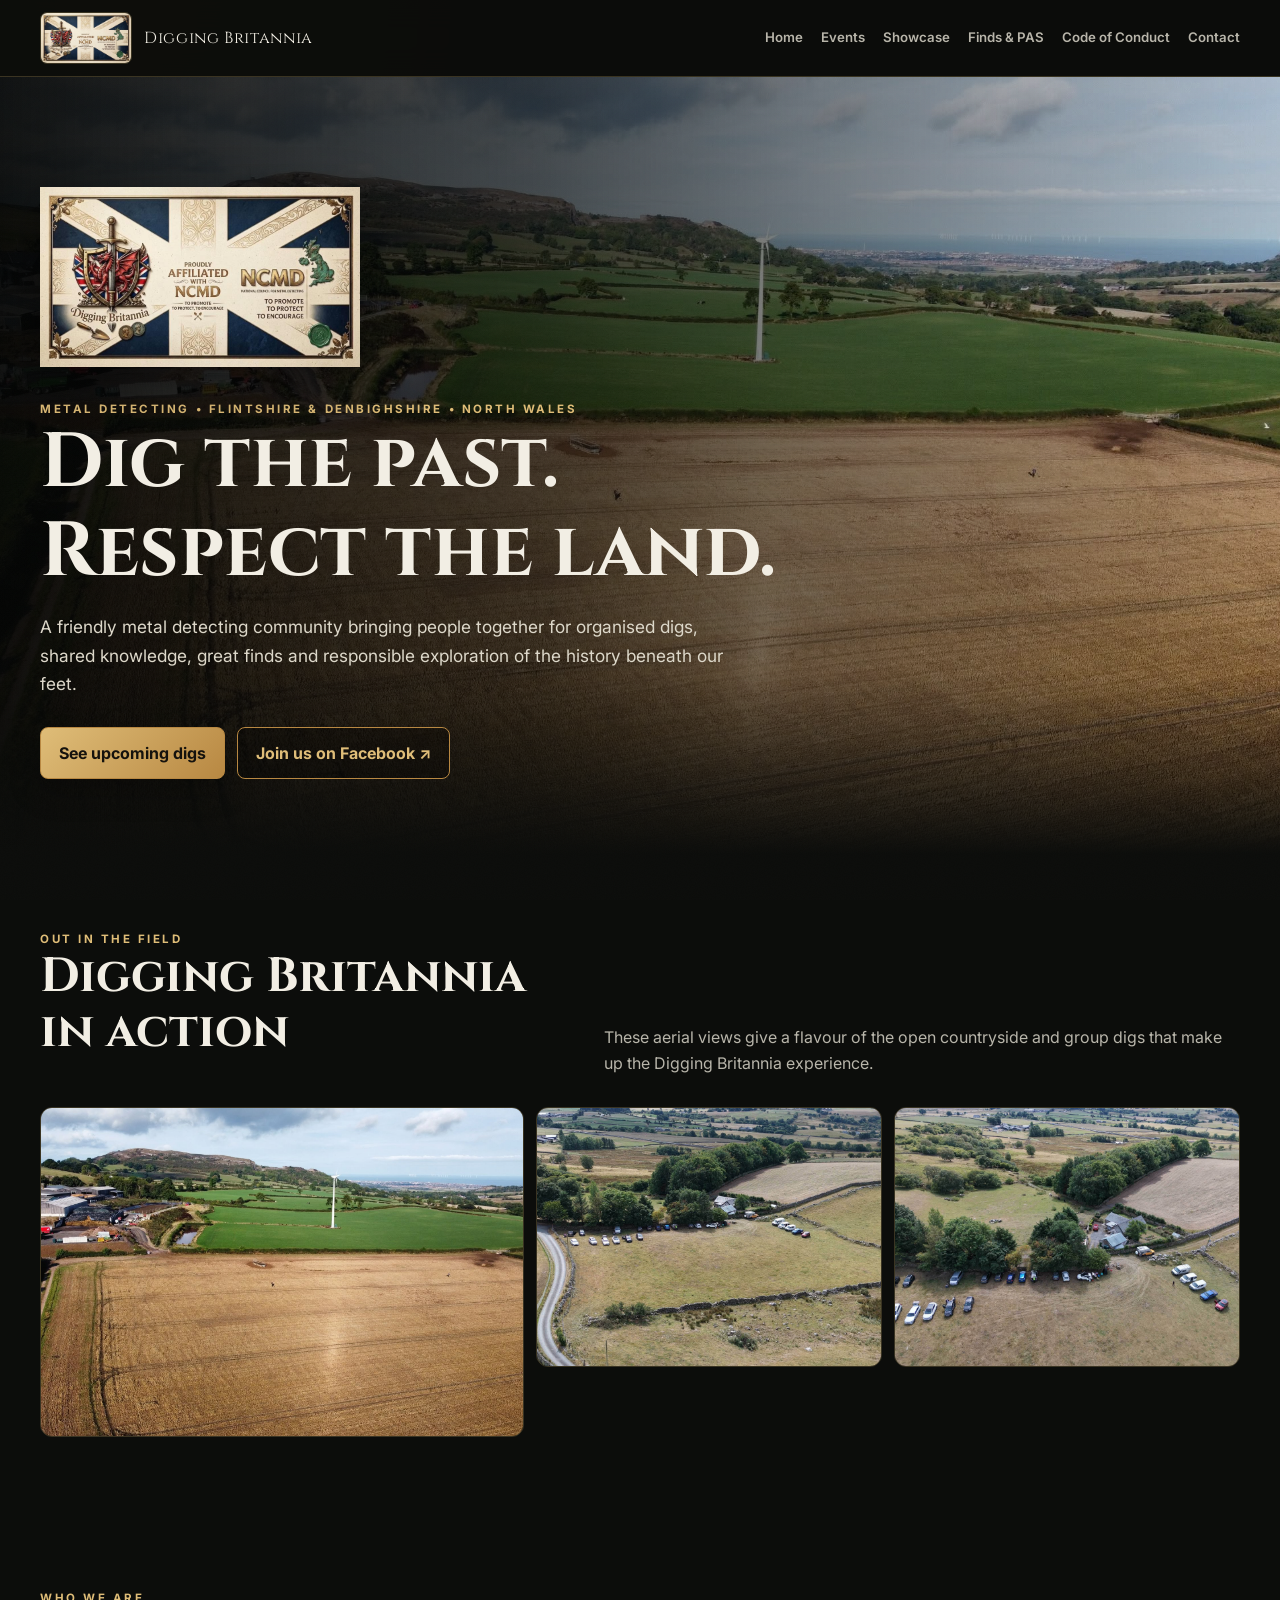
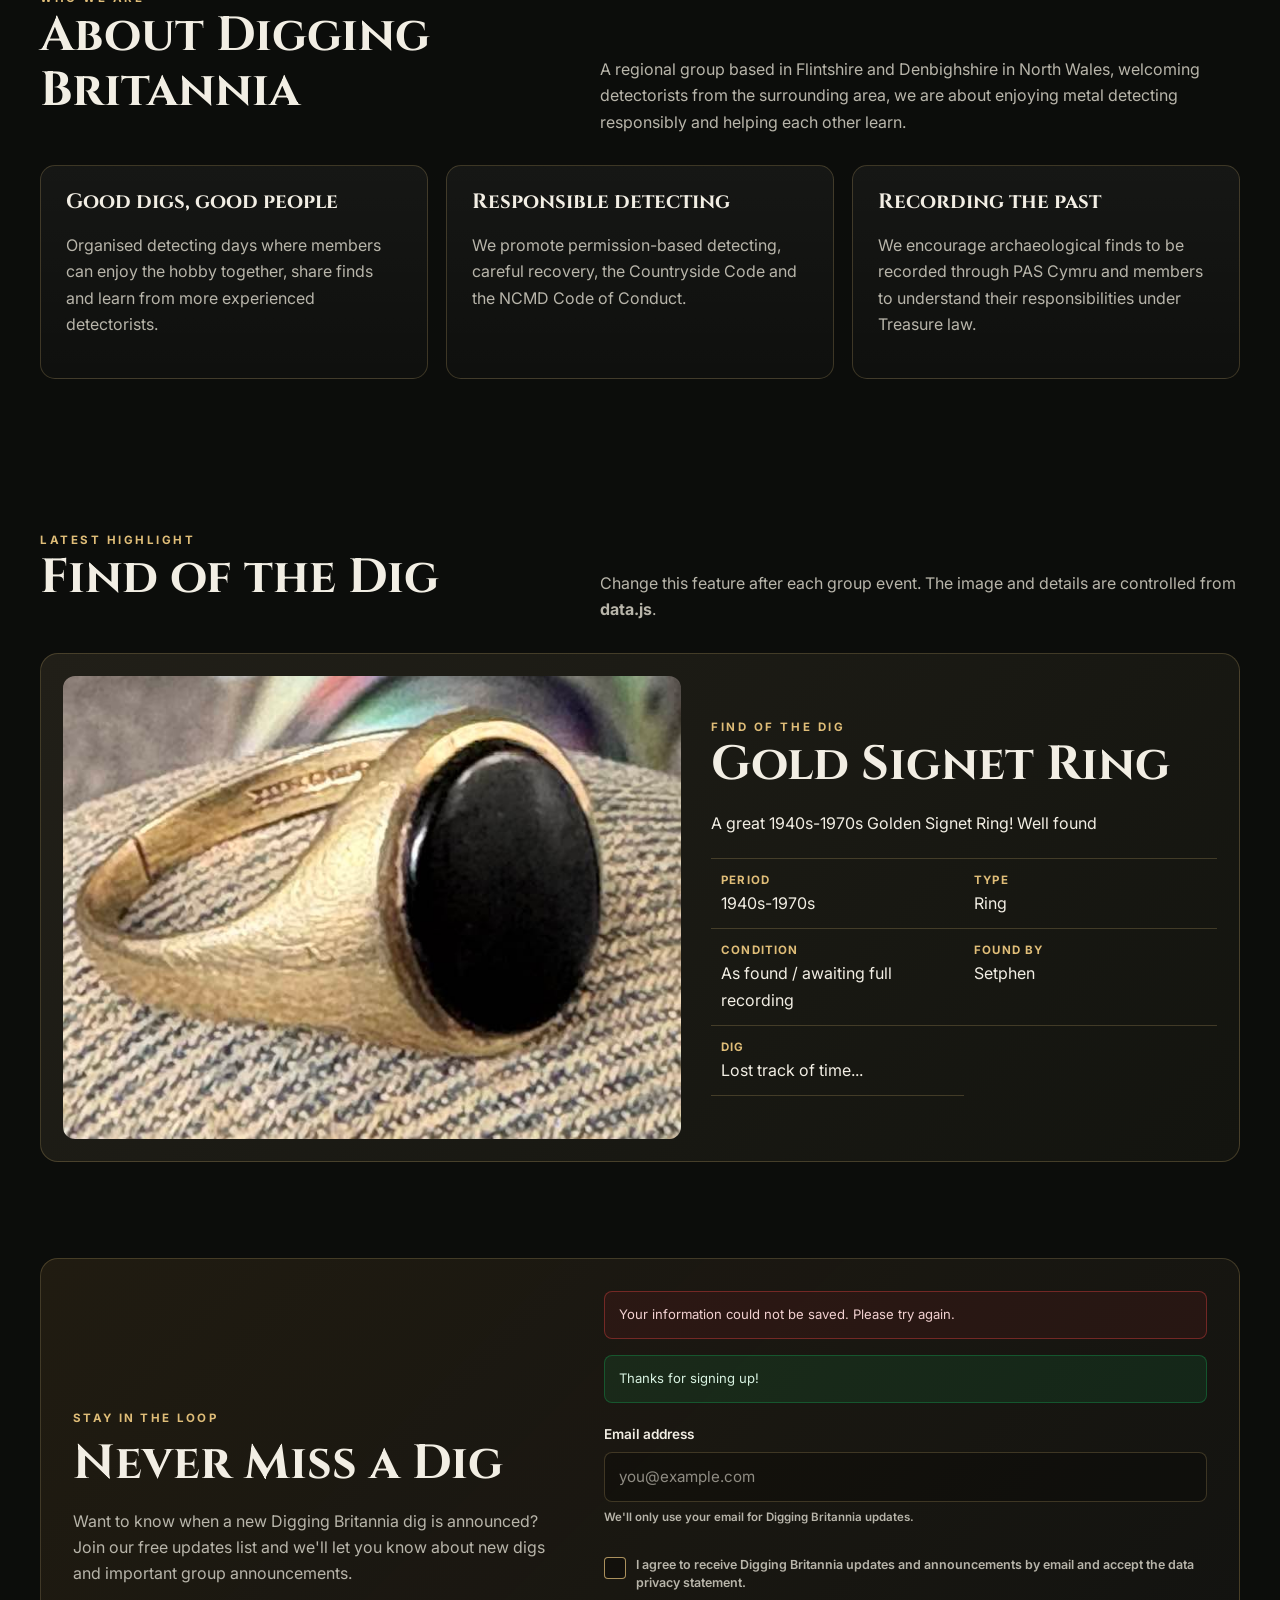
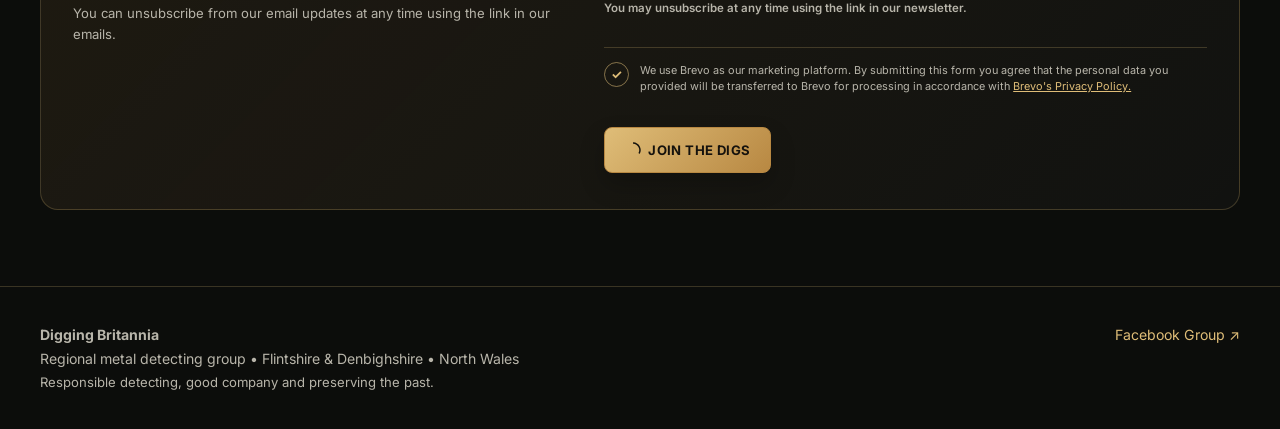
==== commit ed252902: "Add files via upload" ====
--- a/index.html
+++ b/index.html
@@ -1,5 +1,5 @@
 <!doctype html><html lang="en"><head><meta charset="utf-8"><meta name="viewport" content="width=device-width,initial-scale=1">
-<title>Home | Digging Britannia</title><link rel="stylesheet" href="styles.css"></head><body><header><div class="container nav">
+<title>Home | Digging Britannia</title><link rel="stylesheet" href="styles.css"><link rel="stylesheet" href="https://sibforms.com/forms/end-form/build/sib-styles.css"></head><body><header><div class="container nav">
 <a class="brand" href="index.html"><img src="assets/digging-britannia-logo.png" alt="Digging Britannia logo"><span>Digging Britannia</span></a>
 <button class="menu-toggle" type="button" aria-label="Open navigation" aria-expanded="false" aria-controls="site-navigation"><span></span><span></span><span></span></button>
 <nav id="site-navigation">
@@ -20,11 +20,41 @@
 <article class="card"><h3>Responsible detecting</h3><p>We promote permission-based detecting, careful recovery, the Countryside Code and the NCMD Code of Conduct.</p></article>
 <article class="card"><h3>Recording the past</h3><p>We encourage archaeological finds to be recorded through PAS Cymru and members to understand their responsibilities under Treasure law.</p></article></div></div></section>
 
-<section><div class="container"><div class="section-head"><div><div class="eyebrow">Latest highlight</div><h2>Find of the Dig</h2></div></div>
+<section><div class="container"><div class="section-head"><div><div class="eyebrow">Latest highlight</div><h2>Find of the Dig</h2></div><p>Change this feature after each group event. The image and details are controlled from <strong>data.js</strong>.</p></div>
 <div class="featured"><img id="featured-image" src="assets/find-of-the-dig.png" alt=""><div><div class="eyebrow" id="featured-subtitle"></div><h2 id="featured-title"></h2><p id="featured-description"></p><div class="meta" id="featured-meta"></div></div></div></div></section>
 
-<section class="signup-section"><div class="container"><div class="signup-card reveal"><div class="signup-copy"><div class="section-kicker">Stay in the loop</div><h2>Never Miss a Dig</h2><p>Want to know when a new Digging Britannia dig is announced? Join our free updates list and we'll let you know about new digs and important group announcements.</p><p class="signup-note">You can unsubscribe from our email updates at any time using the link in our emails.</p></div><div class="brevo-form-wrap"><iframe width="540" height="305" src="https://45d98b5d.sibforms.com/v2/serve/[base64]" frameborder="0" scrolling="auto" allowfullscreen title="Digging Britannia email signup form"></iframe></div></div></div></section>
+<section class="signup-section"><div class="container"><div class="signup-card reveal">
+<div class="signup-copy"><div class="section-kicker">Stay in the loop</div><h2>Never Miss a Dig</h2><p>Want to know when a new Digging Britannia dig is announced? Join our free updates list and we'll let you know about new digs and important group announcements.</p><p class="signup-note">You can unsubscribe from our email updates at any time using the link in our emails.</p></div>
+<div class="brevo-html-form">
+  <div id="sib-form-container" class="sib-form-container">
+    <div id="error-message" class="sib-form-message-panel" role="alert"><div class="sib-form-message-panel__text sib-form-message-panel__text--center"><span class="sib-form-message-panel__inner-text">Your information could not be saved. Please try again.</span></div></div>
+    <div id="success-message" class="sib-form-message-panel" role="status"><div class="sib-form-message-panel__text sib-form-message-panel__text--center"><span class="sib-form-message-panel__inner-text">Thanks for signing up!</span></div></div>
+    <div id="sib-container" class="sib-container--large sib-container--vertical">
+      <form id="sib-form" method="POST" action="https://45d98b5d.sibforms.com/serve/[base64]" data-type="subscription">
+        <div class="sib-form-block signup-form-intro"><p>Join the Digging Britannia updates list.</p></div>
+        <div class="sib-input sib-form-block">
+          <div class="form__entry entry_block">
+            <div class="form__label-row"><label class="entry__label" for="EMAIL" data-required="*">Email address</label><div class="entry__field"><input class="input" type="email" id="EMAIL" name="EMAIL" autocomplete="email" value="" placeholder="you@example.com" data-required="true" required></div></div>
+            <label class="entry__error entry__error--primary"></label>
+            <label class="entry__specification">We'll only use your email for Digging Britannia updates.</label>
+          </div>
+        </div>
+        <div class="sib-optin sib-form-block" data-required="true">
+          <div class="form__entry entry_mcq">
+            <div class="entry__choice"><label><input type="checkbox" class="input_replaced" value="1" id="OPT_IN" name="OPT_IN" required><span class="checkbox checkbox_tick_positive"></span><span class="optin-copy"><p>I agree to receive Digging Britannia updates and announcements by email and accept the data privacy statement.</p></span></label></div>
+            <label class="entry__error entry__error--primary"></label>
+            <label class="entry__specification">You may unsubscribe at any time using the link in our newsletter.</label>
+          </div>
+        </div>
+        <div class="sib-form__declaration"><div class="declaration-block-icon"><span class="declaration-shield">✓</span></div><div><p>We use Brevo as our marketing platform. By submitting this form you agree that the personal data you provided will be transferred to Brevo for processing in accordance with <a href="https://www.brevo.com/en/legal/privacypolicy/" target="_blank" rel="nofollow noopener">Brevo's Privacy Policy.</a></p></div></div>
+        <div class="sib-form-block submit-wrap"><button class="sib-form-block__button sib-form-block__button-with-loader" form="sib-form" type="submit"><svg class="icon clickable__icon progress-indicator__icon sib-hide-loader-icon" viewBox="0 0 512 512" aria-hidden="true"><path d="M460.116 373.846l-20.823-12.022c-5.541-3.199-7.54-10.159-4.663-15.874 30.137-59.886 28.343-131.652-5.386-189.946-33.641-58.394-94.896-95.833-161.827-99.676C261.028 55.961 256 50.751 256 44.352V20.309c0-6.904 5.808-12.337 12.703-11.982 83.556 4.306 160.163 50.864 202.11 123.677 42.063 72.696 44.079 162.316 6.031 236.832-3.14 6.148-10.75 8.461-16.728 5.01z"/></svg>JOIN THE DIGS</button></div>
+        <input type="text" name="email_address_check" value="" class="input--hidden"><input type="hidden" name="locale" value="en">
+      </form>
+    </div>
+  </div>
+</div></div></div></section>
 </main><footer><div class="container footer-grid">
 <div><strong>Digging Britannia</strong><br>Regional metal detecting group • Flintshire & Denbighshire • North Wales<br><span class="small">Responsible detecting, good company and preserving the past.</span></div>
 <div><a href="https://www.facebook.com/groups/933958159268600" target="_blank" rel="noopener">Facebook Group ↗</a></div>
-</div></footer><script src="data.js"></script><script src="app.js"></script></body></html>
+</div></footer><script src="data.js"></script><script src="app.js"></script><script>
+window.REQUIRED_CODE_ERROR_MESSAGE='Please choose a country code';window.LOCALE='en';window.EMAIL_INVALID_MESSAGE=window.SMS_INVALID_MESSAGE='The information provided is invalid. Please review the field format and try again.';window.REQUIRED_ERROR_MESSAGE='This field cannot be left blank. ';window.GENERIC_INVALID_MESSAGE='The information provided is invalid. Please review the field format and try again.';window.INVALID_NUMBER='The information provided is invalid. Please review the field format and try again.';window.INVALID_DATE='Please enter a valid date';window.REQUIRED_MULTISELECT_MESSAGE='Please select at least 1 option';window.translation={common:{selectedList:'{quantity} list selected',selectedLists:'{quantity} lists selected',selectedOption:'{quantity} selected',selectedOptions:'{quantity} selected'}};var AUTOHIDE=Boolean(0);</script><script defer src="https://sibforms.com/forms/end-form/build/main.js"></script></body></html>
--- a/styles.css
+++ b/styles.css
@@ -71,7 +71,117 @@
 @media(max-width:520px){.signup-fields{grid-template-columns:1fr}.signup-fields>div:first-child{grid-column:auto}.signup-card{padding:21px}.signup-form .btn{width:100%}}
 @media(prefers-reduced-motion:reduce){.signup-form input:focus{outline:none}}
 
-/* Brevo embedded signup form */
-.brevo-form-wrap{width:100%;min-width:0;display:flex;justify-content:center;align-items:center;background:rgba(255,255,255,.025);border:1px solid var(--line);border-radius:14px;padding:12px;overflow:hidden}
-.brevo-form-wrap iframe{display:block;width:100%;max-width:540px;height:305px;border:0;border-radius:8px;background:#fff}
-@media(max-width:520px){.brevo-form-wrap{padding:6px}.brevo-form-wrap iframe{height:315px}}
+
+/* Brevo HTML signup - styled to match Digging Britannia */
+.brevo-html-form{width:100%;min-width:0}
+.brevo-html-form #sib-form-container{width:100%}
+.brevo-html-form #sib-container{width:100%;max-width:none!important;margin:0;padding:4px 0!important;background:transparent!important;border:0!important;border-radius:0!important;color:var(--text)!important}
+.brevo-html-form #sib-form{font-family:Inter,system-ui,sans-serif!important;color:var(--text)!important}
+.brevo-html-form .sib-form-block{padding:0!important;margin:0 0 16px}
+.brevo-html-form .signup-form-intro{display:none}
+.brevo-html-form .entry__label{display:block;margin:0 0 7px;font-family:Inter,system-ui,sans-serif!important;font-size:.85rem!important;font-weight:600!important;color:var(--text)!important}
+.brevo-html-form .entry__field{width:100%;border:1px solid var(--line)!important;border-radius:8px!important;background:rgba(0,0,0,.24)!important;box-shadow:none!important}
+.brevo-html-form .entry__field:focus-within{border-color:rgba(223,189,120,.7)!important;box-shadow:0 0 0 3px rgba(223,189,120,.08)!important}
+.brevo-html-form .entry__field input{width:100%;height:48px;padding:0 14px;border:0!important;outline:0!important;background:transparent!important;color:var(--text)!important;font-family:Inter,system-ui,sans-serif!important;font-size:.95rem!important}
+.brevo-html-form .entry__field input::placeholder{color:#8f8c83!important;opacity:1}
+.brevo-html-form .entry__specification{display:block;margin-top:7px;font-family:Inter,system-ui,sans-serif!important;font-size:.72rem!important;line-height:1.45!important;color:var(--muted)!important}
+.brevo-html-form .entry__choice{padding:0!important}
+.brevo-html-form .entry__choice>label{display:flex;align-items:flex-start;gap:10px;cursor:pointer}
+.brevo-html-form .entry__choice .input_replaced{position:absolute;opacity:0;pointer-events:none}
+.brevo-html-form .entry__choice .checkbox{flex:0 0 19px;width:19px;height:19px;margin-top:2px;border:1px solid rgba(223,189,120,.55)!important;border-radius:4px;background:rgba(0,0,0,.22)!important}
+.brevo-html-form .entry__choice .input_replaced:checked + .checkbox{background:var(--bronze)!important;border-color:var(--gold)!important}
+.brevo-html-form .optin-copy{color:var(--muted)!important;font-size:.78rem!important;line-height:1.5!important}
+.brevo-html-form .optin-copy p{margin:0!important}
+.brevo-html-form .sib-optin{margin-bottom:16px!important}
+.brevo-html-form .sib-form__declaration{display:flex;align-items:flex-start;gap:11px;padding:14px 0 2px!important;margin:0 0 17px;border-top:1px solid var(--line);color:var(--muted)!important}
+.brevo-html-form .sib-form__declaration p{margin:0!important;font-family:Inter,system-ui,sans-serif!important;font-size:.68rem!important;line-height:1.5!important;color:var(--muted)!important}
+.brevo-html-form .sib-form__declaration a{color:var(--gold)!important;text-decoration:underline}
+.brevo-html-form .declaration-shield{display:flex;align-items:center;justify-content:center;flex:0 0 25px;width:25px;height:25px;border:1px solid rgba(223,189,120,.55);border-radius:50%;color:var(--gold);font-size:.8rem;font-weight:700}
+.brevo-html-form .submit-wrap{margin:0!important}
+.brevo-html-form .sib-form-block__button{display:inline-flex!important;align-items:center!important;justify-content:center!important;width:auto!important;min-width:150px!important;height:46px!important;padding:0 20px!important;border:1px solid var(--bronze)!important;border-radius:8px!important;background:linear-gradient(135deg,var(--gold),var(--bronze))!important;color:#15120d!important;font-family:Inter,system-ui,sans-serif!important;font-size:.82rem!important;font-weight:700!important;letter-spacing:.03em!important;cursor:pointer!important;box-shadow:0 12px 25px rgba(0,0,0,.22)!important}
+.brevo-html-form .sib-form-block__button:hover{filter:brightness(1.08)!important}
+.brevo-html-form .sib-form-block__button .progress-indicator__icon{width:16px!important;height:16px!important;margin-right:7px!important;fill:currentColor!important}
+.brevo-html-form .sib-form-message-panel{max-width:none!important;margin:0 0 16px;padding:12px 14px!important;border-radius:8px!important;font-family:Inter,system-ui,sans-serif!important;font-size:.82rem!important}
+.brevo-html-form #error-message{color:#f2d1d1!important;background:rgba(102,29,29,.22)!important;border:1px solid rgba(255,73,73,.35)!important}
+.brevo-html-form #success-message{color:#d8f2e1!important;background:rgba(19,206,102,.10)!important;border:1px solid rgba(19,206,102,.28)!important}
+.brevo-html-form .entry__error{display:block!important;margin-top:7px!important;padding:0!important;background:transparent!important;color:#e8a5a5!important;font-size:.72rem!important}
+.brevo-html-form .input--hidden{display:none!important}
+
+/* Brevo HTML embed: prevent the generated form stylesheet from causing horizontal overflow. */
+.brevo-html-form,
+.brevo-html-form .sib-form,
+.brevo-html-form #sib-form-container,
+.brevo-html-form #sib-container,
+.brevo-html-form #sib-form,
+.brevo-html-form .form__entry,
+.brevo-html-form .form__label-row {
+  min-width:0 !important;
+  max-width:100% !important;
+  box-sizing:border-box !important;
+}
+.brevo-html-form .sib-form {
+  width:100% !important;
+  overflow:visible !important;
+  background:transparent !important;
+}
+.brevo-html-form #sib-container {
+  overflow:visible !important;
+}
+.brevo-html-form .entry__field,
+.brevo-html-form .entry__field input {
+  min-width:0 !important;
+  max-width:100% !important;
+  box-sizing:border-box !important;
+}
+.brevo-html-form .entry__choice .input_replaced {
+  position:absolute !important;
+  width:1px !important;
+  height:1px !important;
+  margin:-1px !important;
+  padding:0 !important;
+  overflow:hidden !important;
+  clip:rect(0 0 0 0) !important;
+  clip-path:inset(50%) !important;
+  white-space:nowrap !important;
+  border:0 !important;
+}
+.brevo-html-form .entry__choice .checkbox {
+  display:inline-flex !important;
+  align-items:center !important;
+  justify-content:center !important;
+  flex:0 0 22px !important;
+  width:22px !important;
+  min-width:22px !important;
+  height:22px !important;
+  min-height:22px !important;
+  margin:1px 0 0 !important;
+  box-sizing:border-box !important;
+  border:1px solid rgba(223,189,120,.75) !important;
+  border-radius:4px !important;
+  background:rgba(0,0,0,.28) !important;
+}
+.brevo-html-form .entry__choice .input_replaced:checked + .checkbox::after {
+  content:'✓';
+  color:#15120d;
+  font-size:15px;
+  line-height:1;
+  font-weight:800;
+}
+.brevo-html-form .entry__choice .input_replaced:checked + .checkbox {
+  background:var(--gold) !important;
+  border-color:var(--gold) !important;
+}
+.brevo-html-form .entry__choice > label {
+  width:100% !important;
+  min-width:0 !important;
+  box-sizing:border-box !important;
+}
+.brevo-html-form .optin-copy {
+  min-width:0 !important;
+  overflow-wrap:anywhere !important;
+}
+.brevo-html-form .sib-form-message-panel__inner-text {
+  display:inline !important;
+}
+
+@media(max-width:850px){.brevo-html-form .sib-form-block__button{width:100%!important}}
